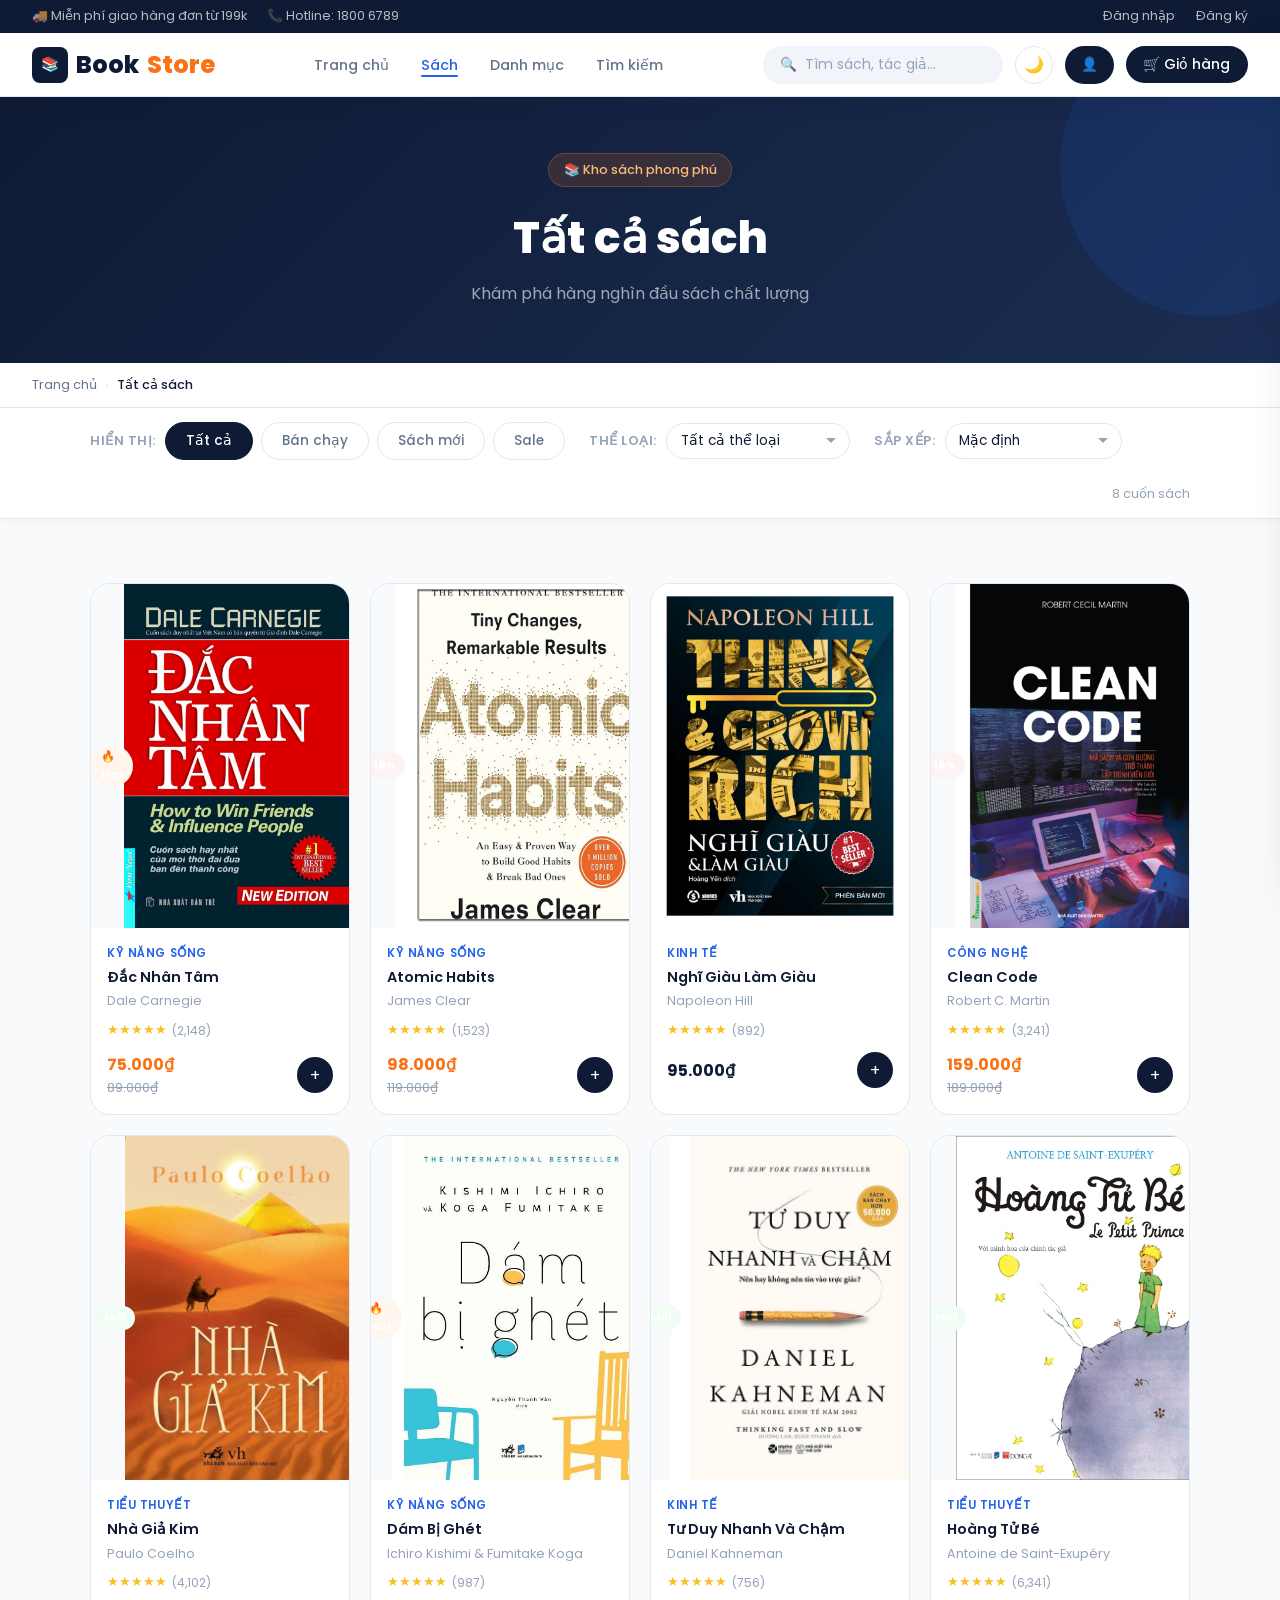
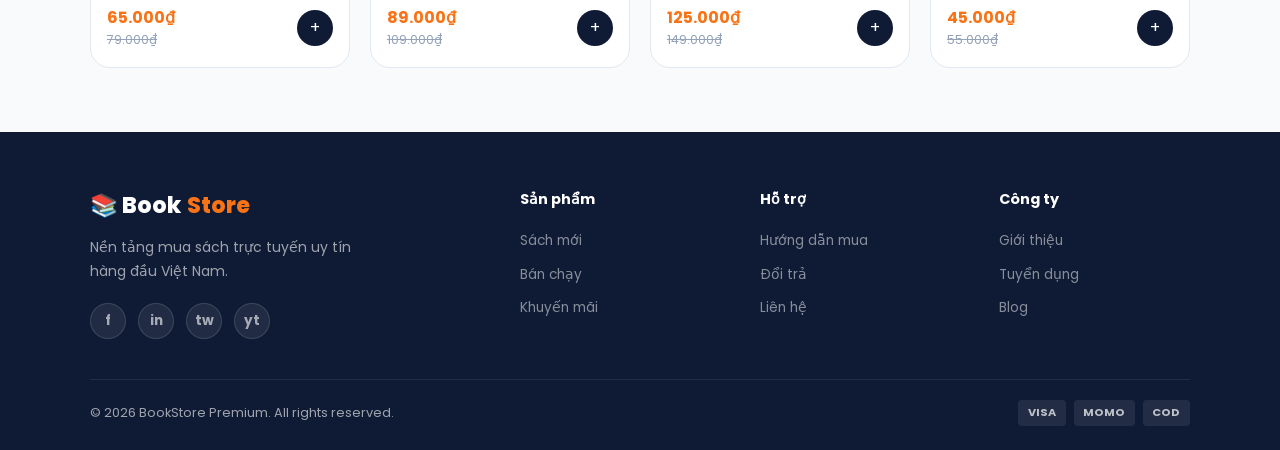
==== books.html @ b34d8a90 "feat: khoi tao du an Bookstore hoan chinh" ====
<!DOCTYPE html>
<html lang="vi">
<head>
  <meta charset="UTF-8">
  <meta name="viewport" content="width=device-width, initial-scale=1.0">
  <title>Tất cả sách — BookStore</title>
  <link rel="preconnect" href="https://fonts.googleapis.com">
  <link rel="preconnect" href="https://fonts.gstatic.com" crossorigin>
  <link href="https://fonts.googleapis.com/css2?family=Poppins:wght@300;400;500;600;700;800&display=swap" rel="stylesheet">
  <link rel="stylesheet" href="css/style.css">
  <link rel="stylesheet" href="css/responsive.css">
  <link rel="stylesheet" href="css/features.css">
  <style>
    /* CSS hỗ trợ giao diện chọn sao động và danh sách bình luận trên Modal Xem nhanh */
    .star-btn {
      background: none;
      border: none;
      font-size: 1.5rem;
      color: #cbd5e1;
      cursor: pointer;
      padding: 0 .1rem;
      transition: transform 0.1s, color 0.1s;
    }
    .star-btn.active {
      color: #fbbf24;
    }
    .star-btn:hover {
      transform: scale(1.15);
    }
    .rv-summary {
      display: flex;
      gap: 1.5rem;
      align-items: center;
      background: var(--bg);
      padding: 1rem;
      border-radius: var(--r);
      margin-bottom: 1rem;
      border: 1px solid var(--border);
    }
    .modal-reviews-section {
      border-top: 1px dashed var(--border);
      margin-top: 1.25rem;
      padding-top: 1.25rem;
    }
    /* Tối ưu thanh cuộn hộp nhận xét độc giả */
    #reviewsList::-webkit-scrollbar {
      width: 6px;
    }
    #reviewsList::-webkit-scrollbar-thumb {
      background-color: var(--border);
      border-radius: 4px;
    }
  </style>
</head>
<body>

<div class="topbar">
  <div class="topbar-left">
    <span>🚚 Miễn phí giao hàng đơn từ 199k</span>
    <span>📞 Hotline: 1800 6789</span>
  </div>
  <div class="topbar-right">
    <a href="login.html">Đăng nhập</a>
    <a href="login.html#register">Đăng ký</a>
  </div>
</div>

<nav class="navbar">
  <a class="logo" href="index.html">
    <div class="logo-icon">📚</div>
    Book<span>Store</span>
  </a>
  <ul class="nav-links" id="navLinks">
    <li><a href="index.html">Trang chủ</a></li>
    <li><a href="books.html" class="active">Sách</a></li>
    <li><a href="category.html">Danh mục</a></li>
    <li><a href="search.html">Tìm kiếm</a></li>
  </ul>
  <div class="nav-right">
    <div class="search-bar">
      <span class="s-icon">🔍</span>
      <input type="text" id="searchInput" placeholder="Tìm sách, tác giả..."
             oninput="filterBooks(this.value)">
    </div>
    <a href="profile.html" class="btn-navy" style="padding:.5rem 1rem;font-size:.85rem">👤</a>
    <button class="cart-btn" onclick="openCart()">
      🛒 Giỏ hàng
      <span class="cart-badge" id="cartBadge" style="display:none">0</span>
    </button>
    <button class="hamburger" id="hamburger"><span></span><span></span><span></span></button>
  </div>
</nav>

<section class="page-hero">
  <div class="hero-badge" style="margin-bottom:1rem">📚 Kho sách phong phú</div>
  <h1 class="page-hero-title" id="pageHeroTitle">Tất cả sách</h1>
  <p class="page-hero-sub" id="pageHeroSub">Khám phá hàng nghìn đầu sách chất lượng được chọn lọc kỹ càng</p>
</section>

<div class="breadcrumb">
  <a href="index.html">Trang chủ</a>
  <span class="sep">›</span>
  <span class="current" id="breadcrumbCurrent">Tất cả sách</span>
</div>

<div class="filter-bar" id="filterBar">
  <div class="filter-bar-inner">

    <div class="filter-group">
      <span class="filter-label">Hiển thị:</span>
      <div class="tab-row" style="margin-bottom:0">
        <button class="tab active" data-filter="all"        onclick="switchTab('all',this)">Tất cả</button>
        <button class="tab"        data-filter="bestseller" onclick="switchTab('bestseller',this)">Bán chạy</button>
        <button class="tab"        data-filter="new"        onclick="switchTab('new',this)"> Sách mới</button>
        <button class="tab"        data-filter="sale"       onclick="switchTab('sale',this)"> Sale</button>
      </div>
    </div>

    <div class="filter-group">
      <span class="filter-label">Thể loại:</span>
      <select id="catFilter" onchange="filterByCatSelect(this.value)">
        <option value="">Tất cả thể loại</option>
      </select>
    </div>

    <div class="filter-group">
      <span class="filter-label">Sắp xếp:</span>
      <select id="sortFilter" onchange="sortBooks(this.value)">
        <option value="default">Mặc định</option>
        <option value="price-asc">Giá tăng dần</option>
        <option value="price-desc">Giá giảm dần</option>
        <option value="rating">Đánh giá cao nhất</option>
        <option value="newest">Mới nhất</option>
      </select>
    </div>

    <div class="filter-actions">
      <span class="filter-count" id="filterCount"></span>
      <button class="filter-reset" id="filterReset" onclick="resetAllFilters()" style="display:none">
        ✕ Xóa bộ lọc
      </button>
    </div>

  </div>
</div>

<section class="section section-bg">
  <div class="section-inner">
    <div class="book-grid" id="bookGrid"></div>
  </div>
</section>

<footer class="site-footer">
  <div class="footer-inner">
    <div class="footer-grid">
      <div class="footer-brand">
        <div class="logo-f">📚 Book<span>Store</span></div>
        <p>Nền tảng mua sách trực tuyến uy tín hàng đầu Việt Nam.</p>
        <div class="footer-socials">
          <a href="#" class="social-btn">f</a>
          <a href="#" class="social-btn">in</a>
          <a href="#" class="social-btn">tw</a>
          <a href="#" class="social-btn">yt</a>
        </div>
      </div>
      <div class="footer-col"><h4>Sản phẩm</h4><ul>
        <li><a href="books.html?filter=new">Sách mới</a></li>
        <li><a href="books.html?filter=bestseller">Bán chạy</a></li>
        <li><a href="books.html?filter=sale">Khuyến mãi</a></li>
      </ul></div>
      <div class="footer-col"><h4>Hỗ trợ</h4><ul>
        <li><a href="#">Hướng dẫn mua</a></li>
        <li><a href="#">Đổi trả</a></li>
        <li><a href="#">Liên hệ</a></li>
      </ul></div>
      <div class="footer-col"><h4>Công ty</h4><ul>
        <li><a href="#">Giới thiệu</a></li>
        <li><a href="#">Tuyển dụng</a></li>
        <li><a href="#">Blog</a></li>
      </ul></div>
    </div>
    <div class="footer-bottom">
      <p>© 2026 BookStore Premium. All rights reserved.</p>
      <div class="payment-methods">
        <span class="payment-icon">VISA</span>
        <span class="payment-icon">MOMO</span>
        <span class="payment-icon">COD</span>
      </div>
    </div>
  </div>
</footer>

<button id="backTop">↑</button>
<div class="toast" id="toast"><span class="toast-icon">✓</span><span id="toastMsg"></span></div>
<div class="overlay" id="overlay"></div>

<div class="cart-sidebar" id="cartSidebar">
  <div class="cart-head"><h3>🛒 Giỏ hàng</h3><button class="close-btn" onclick="closeCart()">✕</button></div>
  <div class="cart-body" id="cartBody"></div>
  <div class="cart-foot">
    <div class="cart-total"><span class="tlabel">Tổng cộng</span><span class="amount" id="cartTotal">0₫</span></div>
    <button class="checkout-btn" onclick="window.location.href='cart.html'">Xem giỏ hàng →</button>
  </div>
</div>

<div class="modal-bg" id="modalBg">
  <div class="modal-box" style="max-width: 750px; width: 90%;">
    <button class="modal-close" onclick="closeModal()">✕</button>
    <div class="modal-inner" style="max-height: 85vh; overflow-y: auto; padding-right: .5rem;">
      <div class="modal-img" id="modalImg">📚</div>
      
      <div>
        <div class="modal-title"  id="modalTitle">Đang tải...</div>
        <div class="modal-author" id="modalAuthor"></div>
        <div class="modal-price"  id="modalPrice">0₫</div>
        <div class="modal-desc"   id="modalDesc"></div>
        <button class="modal-add" id="modalAddBtn">🛒 Thêm vào giỏ hàng</button>

        <div class="modal-reviews-section">
          <h4 style="font-family: 'Poppins', sans-serif; color: var(--navy); margin-bottom: .75rem; font-size: 1.1rem;">💬 Phản hồi từ độc giả</h4>
          
          <div id="reviewSummary" class="rv-summary"></div>
          
          <div id="reviewsList" style="max-height: 180px; overflow-y: auto; margin-bottom: 1.25rem; padding-right: .5rem;"></div>

          <form class="review-quick-form" onsubmit="event.preventDefault();" style="background: var(--bg); padding: 1rem; border-radius: var(--r); border: 1px solid var(--border);">
            <h5 style="margin-bottom: .5rem; font-weight: 600; color: var(--navy);">✍️ Viết nhận xét của bạn</h5>
            
            <div style="display: flex; gap: .75rem; align-items: center; margin-bottom: .75rem; flex-wrap: wrap;">
              <div id="starSelect" style="display: flex; gap: .2rem;"></div>
              <span id="starLabel" style="font-size: .85rem; font-weight: 600; color: #eab308; display: none;"></span>
            </div>
            
            <div style="margin-bottom: .5rem;">
              <input type="text" id="reviewName" placeholder="Tên của bạn..." style="width: 100%; padding: .5rem; font-size: .85rem; border: 1px solid var(--border); border-radius: var(--r); outline: none;">
            </div>
            
            <div style="display: flex; gap: .5rem;">
              <input type="text" id="reviewText" placeholder="Nhập cảm nhận (tối thiểu 10 ký tự)..." style="flex: 1; padding: .5rem; border: 1px solid var(--border); border-radius: var(--r); font-size: .85rem; outline: none;">
              <button id="modalReviewSubmitBtn" type="button" style="background: var(--blue); color: #fff; border: none; padding: 0 1.25rem; border-radius: var(--r); font-size: .85rem; cursor: pointer; font-weight: 600;">Gửi</button>
            </div>
          </form>
        </div>
        </div>
    </div>
  </div>
</div>

<script src="js/data.js"></script>
<script src="js/reviews.js"></script> <script src="js/app.js"></script>
<script src="js/cart.js"></script>
<script src="js/books.js"></script>
<script src="js/wishlist.js"></script>
<script src="js/darkmode.js"></script>
</body>
</html>
---- css/style.css ----
/* =====================================================
   BookStore Premium — style.css
   Tone: Navy + Cam | Font: Poppins | Light mode
   ===================================================== */

/* ===== RESET & CSS VARIABLES ===== */
*, *::before, *::after {
  margin: 0;
  padding: 0;
  box-sizing: border-box;
  font-family: 'Poppins', sans-serif;
}

:root {
  --navy:       #0f1b35;
  --navy2:      #1a2d52;
  --blue:       #2563eb;
  --blue-light: #eff6ff;
  --orange:     #f97316;
  --text:       #0f1b35;
  --text2:      #64748b;
  --text3:      #94a3b8;
  --bg:         #f8fafc;
  --white:      #ffffff;
  --border:     #e2e8f0;
  --shadow:     0 4px 24px rgba(15,27,53,.08);
  --shadow-lg:  0 12px 48px rgba(15,27,53,.14);
  --r:          12px;
  --r2:         20px;
  --transition: .25s ease;
}

body {
  background: var(--bg);
  color: var(--text);
  overflow-x: hidden;
  line-height: 1.6;
}

a { text-decoration: none; color: inherit; }
ul { list-style: none; }
img { max-width: 100%; display: block; }
button { cursor: pointer; }

/* =====================================================
   TOPBAR
   ===================================================== */
.topbar {
  background: var(--navy);
  color: rgba(255,255,255,.7);
  font-size: .8rem;
  padding: .4rem 2rem;
  display: flex;
  justify-content: space-between;
  align-items: center;
}
.topbar a { color: rgba(255,255,255,.7); transition: color var(--transition); }
.topbar a:hover { color: #fff; }
.topbar-left, .topbar-right { display: flex; align-items: center; gap: 1.25rem; }

/* =====================================================
   NAVBAR
   ===================================================== */
.navbar {
  position: sticky;
  top: 0;
  z-index: 1000;
  width: 100%;
  height: 64px;
  padding: 0 2rem;
  display: flex;
  justify-content: space-between;
  align-items: center;
  background: rgba(255,255,255,.95);
  backdrop-filter: blur(20px);
  border-bottom: 1px solid var(--border);
  box-shadow: var(--shadow);
  transition: box-shadow var(--transition);
}

.logo {
  font-weight: 800;
  font-size: 1.5rem;
  color: var(--navy);
  display: flex;
  align-items: center;
  gap: .5rem;
}
.logo span { color: var(--orange); }
.logo-icon {
  width: 36px; height: 36px;
  background: var(--navy);
  border-radius: 8px;
  display: flex; align-items: center; justify-content: center;
  font-size: .9rem; color: #fff;
}

.nav-links {
  display: flex;
  align-items: center;
  gap: 2rem;
}
.nav-links a {
  font-size: .9rem;
  font-weight: 500;
  color: var(--text2);
  position: relative;
  padding-bottom: 2px;
  transition: color var(--transition);
}
.nav-links a::after {
  content: '';
  position: absolute;
  bottom: 0; left: 0;
  width: 0; height: 2px;
  background: var(--blue);
  border-radius: 2px;
  transition: width .3s;
}
.nav-links a:hover,
.nav-links a.active { color: var(--blue); }
.nav-links a:hover::after,
.nav-links a.active::after { width: 100%; }

.nav-right {
  display: flex;
  align-items: center;
  gap: .75rem;
}

.search-bar {
  display: flex;
  align-items: center;
  background: #f1f5f9;
  border-radius: 50px;
  padding: .45rem 1rem;
  gap: .5rem;
  border: 1.5px solid transparent;
  transition: all .3s;
  width: 240px;
}
.search-bar:focus-within {
  background: #fff;
  border-color: var(--blue);
  box-shadow: 0 0 0 3px rgba(37,99,235,.1);
}
.search-bar input {
  border: none;
  background: transparent;
  outline: none;
  font-size: .875rem;
  color: var(--text);
  width: 100%;
}
.search-bar input::placeholder { color: var(--text3); }
.search-bar .s-icon { color: var(--text3); font-size: .85rem; flex-shrink: 0; }

.cart-btn {
  position: relative;
  background: var(--navy);
  color: #fff;
  border: none;
  border-radius: 50px;
  padding: .5rem 1.1rem;
  font-size: .875rem;
  font-weight: 500;
  display: flex;
  align-items: center;
  gap: .4rem;
  transition: background var(--transition), transform var(--transition);
}
.cart-btn:hover { background: var(--blue); transform: translateY(-1px); }
.cart-badge {
  position: absolute;
  top: -6px; right: -6px;
  background: var(--orange);
  color: #fff;
  border-radius: 50%;
  width: 18px; height: 18px;
  font-size: .65rem;
  font-weight: 700;
  display: flex; align-items: center; justify-content: center;
  border: 2px solid #fff;
}

/* =====================================================
   HERO SECTION
   ===================================================== */
.hero {
  background: linear-gradient(135deg, var(--navy) 0%, var(--navy2) 60%, #1e3a8a 100%);
  padding: 5rem 2rem;
  position: relative;
  overflow: hidden;
  min-height: 540px;
  display: flex;
  align-items: center;
}
.hero::before {
  content: '';
  position: absolute;
  top: -120px; right: -80px;
  width: 500px; height: 500px;
  border-radius: 50%;
  background: rgba(37,99,235,.15);
  pointer-events: none;
}
.hero::after {
  content: '';
  position: absolute;
  bottom: -100px; left: 20%;
  width: 300px; height: 300px;
  border-radius: 50%;
  background: rgba(249,115,22,.08);
  pointer-events: none;
}
.hero-inner {
  max-width: 1100px;
  margin: 0 auto;
  display: grid;
  grid-template-columns: 1fr 1fr;
  gap: 3rem;
  align-items: center;
  width: 100%;
  position: relative;
  z-index: 1;
}
.hero-badge {
  display: inline-flex;
  align-items: center;
  gap: .5rem;
  background: rgba(249,115,22,.15);
  border: 1px solid rgba(249,115,22,.3);
  color: #fdba74;
  border-radius: 50px;
  padding: .35rem .9rem;
  font-size: .8rem;
  font-weight: 500;
  margin-bottom: 1.5rem;
}
.hero-title {
  font-weight: 800;
  font-size: clamp(2rem, 4vw, 3rem);
  line-height: 1.15;
  color: #fff;
  margin-bottom: 1rem;
}
.hero-title .accent { color: var(--orange); }
.hero-desc {
  color: rgba(255,255,255,.65);
  font-size: 1rem;
  line-height: 1.7;
  margin-bottom: 2rem;
  max-width: 440px;
}
.hero-btns { display: flex; gap: 1rem; flex-wrap: wrap; align-items: center; }
.hero-stats { display: flex; gap: 2rem; margin-top: 2.5rem; }
.stat-num { font-size: 1.5rem; font-weight: 700; color: #fff; }
.stat-label { font-size: .8rem; color: rgba(255,255,255,.5); margin-top: .1rem; }

.hero-right { display: flex; flex-direction: column; gap: 1rem; }
.hero-card {
  background: rgba(255,255,255,.06);
  border: 1px solid rgba(255,255,255,.12);
  border-radius: var(--r2);
  padding: 1.25rem;
  display: flex;
  gap: 1rem;
  align-items: center;
  backdrop-filter: blur(10px);
  transition: background var(--transition), transform var(--transition);
  cursor: pointer;
}
.hero-card:hover { background: rgba(255,255,255,.1); transform: translateX(4px); }
.hero-card-img {
  width: 54px; height: 72px;
  border-radius: 8px;
  flex-shrink: 0;
  overflow: hidden;
}
.hero-card-img img { width: 100%; height: 100%; object-fit: cover; }
.hci-title { color: #fff; font-weight: 600; font-size: .9rem; }
.hci-author { color: rgba(255,255,255,.5); font-size: .8rem; margin-top: .15rem; }
.hci-price { color: var(--orange); font-weight: 700; font-size: .95rem; margin-top: .3rem; }

/* =====================================================
   BUTTONS
   ===================================================== */
.btn-primary {
  display: inline-flex;
  align-items: center;
  gap: .4rem;
  background: var(--orange);
  color: #fff;
  border: none;
  border-radius: 50px;
  padding: .75rem 1.75rem;
  font-size: .9rem;
  font-weight: 600;
  transition: background var(--transition), transform var(--transition), box-shadow var(--transition);
  cursor: pointer;
}
.btn-primary:hover {
  background: #ea6c0a;
  transform: translateY(-2px);
  box-shadow: 0 8px 24px rgba(249,115,22,.35);
}
.btn-ghost {
  display: inline-flex;
  align-items: center;
  gap: .4rem;
  background: transparent;
  color: #fff;
  border: 1.5px solid rgba(255,255,255,.3);
  border-radius: 50px;
  padding: .75rem 1.75rem;
  font-size: .9rem;
  font-weight: 500;
  cursor: pointer;
  transition: background var(--transition), border-color var(--transition);
}
.btn-ghost:hover { background: rgba(255,255,255,.08); border-color: rgba(255,255,255,.5); }
.btn-navy {
  display: inline-flex;
  align-items: center;
  gap: .4rem;
  background: var(--navy);
  color: #fff;
  border: none;
  border-radius: 50px;
  padding: .75rem 1.75rem;
  font-size: .9rem;
  font-weight: 600;
  cursor: pointer;
  transition: background var(--transition), transform var(--transition);
}
.btn-navy:hover { background: var(--blue); transform: translateY(-1px); }

/* =====================================================
   SECTION
   ===================================================== */
.section { padding: 4rem 2rem; }
.section-inner { max-width: 1100px; margin: 0 auto; }
.section-header {
  display: flex;
  align-items: flex-end;
  justify-content: space-between;
  margin-bottom: 2rem;
}
.section-title { font-size: 1.5rem; font-weight: 700; color: var(--navy); }
.section-subtitle { color: var(--text3); font-size: .875rem; margin-top: .25rem; }
.see-all {
  color: var(--blue);
  font-size: .875rem;
  font-weight: 500;
  display: flex;
  align-items: center;
  gap: .3rem;
  transition: gap var(--transition);
}
.see-all:hover { gap: .6rem; }
.section-white { background: #fff; border-bottom: 1px solid var(--border); }
.section-bg    { background: var(--bg); }

/* =====================================================
   CATEGORY CARDS (trang chủ & category.html)
   ===================================================== */
/* ── Grid danh mục nổi bật trên trang chủ ── */
/* =====================================================
   ĐỒNG BỘ GIAO DIỆN CATEGORY TRANG CHỦ GIỐNG CATEGORY.HTML
   ===================================================== */

/* Thiết lập lưới hiển thị 4 cột danh mục */
#cats .cat-grid {
  display: grid;
  grid-template-columns: repeat(4, 1fr);
  gap: 1.5rem;
  margin-top: 2rem;
}
@media (max-width: 1024px) { #cats .cat-grid { grid-template-columns: repeat(3, 1fr); } }
@media (max-width: 768px)  { #cats .cat-grid { grid-template-columns: repeat(2, 1fr); gap: 1rem; } }
@media (max-width: 480px)  { #cats .cat-grid { grid-template-columns: 1fr; } }

/* Khung bọc Card danh mục */
.home-cat-card {
  background: #fff;
  border-radius: 24px;
  border: 1px solid #f0f2f5;
  box-shadow: 0 4px 15px rgba(0, 0, 0, 0.02);
  overflow: hidden;
  cursor: pointer;
  transition: transform 0.3s ease, box-shadow 0.3s ease;
  position: relative;
}
.home-cat-card:hover {
  transform: translateY(-5px);
  box-shadow: 0 12px 30px rgba(0, 0, 0, 0.08);
}

/* Khung ảnh tràn viền phía trên */
.home-cat-cover {
  width: 100%;
  height: 180px;
  overflow: hidden;
  position: relative;
  background: #f5f7fa;
  display: flex;
  align-items: center;
  justify-content: center;
}
.home-cat-cover img {
  width: 100%;
  height: 100%;
  object-fit: cover;
  transition: transform 0.5s ease;
}
.home-cat-card:hover .home-cat-cover img {
  transform: scale(1.05);
}

/* Badge số lượng cuốn đè trên góc phải ảnh */
.home-cat-badge {
  position: absolute;
  bottom: 12px;
  right: 12px;
  background: #ffffff;
  color: #1e293b;
  font-size: 0.72rem;
  font-weight: 700;
  padding: 0.35rem 0.75rem;
  border-radius: 12px;
  box-shadow: 0 2px 8px rgba(0, 0, 0, 0.1);
}

/* Phần chi tiết nội dung bên dưới */
.home-cat-body {
  padding: 1.25rem;
}
.home-cat-top {
  display: flex;
  align-items: center;
  gap: 0.75rem;
  margin-bottom: 0.75rem;
}

/* Icon vuông bo tròn chứa Emoji */
.home-cat-emoji {
  width: 36px;
  height: 36px;
  border-radius: 10px;
  background: #f0f4ff;
  display: flex;
  align-items: center;
  justify-content: center;
  font-size: 1.1rem;
  flex-shrink: 0;
}
.home-cat-name {
  font-weight: 700;
  font-size: 0.95rem;
  color: #0f172a;
  line-height: 1.3;
}

/* Đoạn mô tả ngắn khống chế tối đa 2 dòng không bị lệch hàng */
.home-cat-desc {
  font-size: 0.82rem;
  color: #64748b;
  line-height: 1.5;
  margin-bottom: 1.1rem;
  display: -webkit-box;
  -webkit-line-clamp: 2;
  -webkit-box-orient: vertical;
  overflow: hidden;
  height: 2.45rem;
}

/* Nút text hành động */
.home-cat-cta {
  font-size: 0.85rem;
  font-weight: 600;
  color: #2563eb;
  display: inline-flex;
  align-items: center;
  transition: color 0.2s, gap 0.2s;
  gap: 0.35rem;
}
.home-cat-card:hover .home-cat-cta {
  color: #1d4ed8;
  gap: 0.55rem;
}
/* =====================================================
   PROMO BANNER
   ===================================================== */
.promo-section { padding: 0 2rem 3rem; }
.promo-banner {
  background: linear-gradient(135deg, var(--orange) 0%, #dc2626 100%);
  border-radius: var(--r2);
  padding: 2.5rem;
  display: flex;
  align-items: center;
  justify-content: space-between;
  gap: 2rem;
  position: relative;
  overflow: hidden;
  max-width: 1100px;
  margin: 0 auto;
}
.promo-banner::before {
  content: '';
  position: absolute;
  right: -40px; top: -40px;
  width: 200px; height: 200px;
  border-radius: 50%;
  background: rgba(255,255,255,.08);
}
.promo-text .plabel {
  background: rgba(255,255,255,.2);
  color: #fff;
  font-size: .8rem;
  font-weight: 600;
  padding: .3rem .75rem;
  border-radius: 50px;
  display: inline-block;
  margin-bottom: .75rem;
}
.promo-text h2 { font-size: 1.5rem; font-weight: 800; color: #fff; margin-bottom: .4rem; }
.promo-text p  { color: rgba(255,255,255,.8); font-size: .9rem; }
.promo-btn {
  background: #fff;
  color: var(--orange);
  border: none;
  padding: .75rem 2rem;
  border-radius: 50px;
  font-weight: 700;
  font-size: .9rem;
  cursor: pointer;
  display: inline-block;
  text-align: center;
  transition: transform var(--transition);
  flex-shrink: 0;
}
.promo-btn:hover { transform: scale(1.04); }

/* =====================================================
   TABS
   ===================================================== */
.tab-row {
  display: flex;
  gap: .5rem;
  margin-bottom: 2rem;
  flex-wrap: wrap;
}
.tab {
  padding: .5rem 1.25rem;
  border-radius: 50px;
  font-size: .85rem;
  font-weight: 500;
  border: 1.5px solid var(--border);
  background: #fff;
  color: var(--text2);
  cursor: pointer;
  transition: background var(--transition), border-color var(--transition), color var(--transition);
}
.tab.active { background: var(--navy); color: #fff; border-color: var(--navy); }
.tab:hover:not(.active) { border-color: var(--blue); color: var(--blue); }

/* =====================================================
   FILTER BAR — books.html
   Khu vực lọc duy nhất trong trang, thay thế hoàn toàn
   vai trò của các link filter trong navbar cũ.
   ===================================================== */
.filter-bar {
  background: #fff;
  border-bottom: 1px solid var(--border);
  padding: .85rem 2rem;
  position: sticky;
  top: 64px;
  z-index: 50;
  box-shadow: 0 2px 8px rgba(15,27,53,.04);
}
.filter-bar-inner {
  max-width: 1100px;
  margin: 0 auto;
  display: flex;
  align-items: center;
  gap: 1.5rem;
  flex-wrap: wrap;
}

/* Nhóm filter (label + control) */
.filter-group {
  display: flex;
  align-items: center;
  gap: .6rem;
  flex-shrink: 0;
}
/* Nhóm tab nằm trong filter-group */
.filter-group .tab-row { margin-bottom: 0; }

.filter-label {
  font-size: .8rem;
  font-weight: 600;
  color: var(--text3);
  text-transform: uppercase;
  letter-spacing: .04em;
  white-space: nowrap;
}

/* Select controls trong filter bar */
.filter-bar select {
  padding: .45rem .85rem;
  border: 1.5px solid var(--border);
  border-radius: 50px;
  font-size: .85rem;
  color: var(--text);
  background: #fff;
  outline: none;
  cursor: pointer;
  transition: border-color var(--transition), box-shadow var(--transition);
  appearance: none;
  background-image: url("data:image/svg+xml,%3Csvg xmlns='http://www.w3.org/2000/svg' width='12' height='12' viewBox='0 0 12 12'%3E%3Cpath fill='%2394a3b8' d='M6 8L1 3h10z'/%3E%3C/svg%3E");
  background-repeat: no-repeat;
  background-position: right .75rem center;
  padding-right: 2.2rem;
}
.filter-bar select:focus {
  border-color: var(--blue);
  box-shadow: 0 0 0 3px rgba(37,99,235,.1);
}

/* Khu vực đếm kết quả + nút reset */
.filter-actions {
  margin-left: auto;
  display: flex;
  align-items: center;
  gap: .75rem;
}
.filter-count {
  font-size: .8rem;
  color: var(--text3);
  white-space: nowrap;
}

/* Nút "Xóa bộ lọc" — chỉ hiện khi có filter đang active */
.filter-reset {
  display: inline-flex;
  align-items: center;
  gap: .3rem;
  padding: .35rem .85rem;
  border-radius: 50px;
  border: 1.5px solid #fecaca;
  background: #fef2f2;
  color: #dc2626;
  font-size: .8rem;
  font-weight: 600;
  cursor: pointer;
  transition: background var(--transition), transform var(--transition);
}
.filter-reset:hover { background: #fee2e2; transform: scale(1.02); }

/* =====================================================
   BOOK GRID & CARDS
   ===================================================== */
.book-grid {
  display: grid;
  grid-template-columns: repeat(4, 1fr);
  gap: 1.25rem;
}
.book-card {
  background: #fff;
  border: 1px solid var(--border);
  border-radius: var(--r2);
  overflow: hidden;
  transition: transform .3s, box-shadow .3s, border-color .3s;
  cursor: pointer;
  position: relative;
}
.book-card:hover {
  transform: translateY(-6px);
  box-shadow: var(--shadow-lg);
  border-color: transparent;
}
.book-card:hover .quick-add { opacity: 1; transform: translateY(0); }

.book-img {
  aspect-ratio: 3/4;
  display: flex;
  align-items: center;
  justify-content: center;
  font-size: 2.5rem;
  font-weight: 900;
  position: relative;
  overflow: hidden;
  background: var(--bg);
}
.book-img img { width: 100%; height: 100%; object-fit: cover; transition: transform .4s ease; }
.book-card:hover .book-img img { transform: scale(1.06); }
.book-img span { position: relative; z-index: 1; color: #fff; }

.badge {
  position: absolute;
  top: .6rem; left: .6rem;
  z-index: 2;
  padding: .2rem .6rem;
  border-radius: 50px;
  font-size: .7rem;
  font-weight: 700;
}
.badge-sale { background: #fef2f2; color: #dc2626; }
.badge-new  { background: #f0fdf4; color: #16a34a; }
.badge-hot  { background: #fff7ed; color: #ea580c; }

.quick-add {
  position: absolute;
  bottom: 0; left: 0; right: 0;
  background: var(--blue);
  color: #fff;
  border: none;
  padding: .65rem;
  font-weight: 600;
  font-size: .85rem;
  cursor: pointer;
  opacity: 0;
  transform: translateY(8px);
  transition: opacity .25s, transform .25s;
}

.book-body { padding: 1rem; }
.book-cat {
  font-size: .72rem;
  color: var(--blue);
  font-weight: 600;
  text-transform: uppercase;
  letter-spacing: .05em;
  margin-bottom: .35rem;
}
.book-title {
  font-weight: 600;
  font-size: .9rem;
  color: var(--navy);
  line-height: 1.35;
  margin-bottom: .25rem;
  display: -webkit-box;
  -webkit-line-clamp: 2;
  -webkit-box-orient: vertical;
  overflow: hidden;
}
.book-author { font-size: .8rem; color: var(--text3); margin-bottom: .5rem; }
.book-stars { display: flex; align-items: center; gap: .3rem; margin-bottom: .75rem; font-size: .8rem; }
.stars { color: #fbbf24; }
.review-count { font-size: .75rem; color: var(--text3); }

.book-footer { display: flex; align-items: center; justify-content: space-between; }
.price-sale { font-size: 1rem; font-weight: 700; color: var(--orange); }
.price-orig { font-size: .8rem; color: var(--text3); text-decoration: line-through; }
.price-only { font-size: 1rem; font-weight: 700; color: var(--navy); }

.add-btn {
  width: 36px; height: 36px;
  border-radius: 50%;
  border: none;
  background: var(--navy);
  color: #fff;
  display: flex; align-items: center; justify-content: center;
  font-size: 1rem;
  transition: background var(--transition), transform var(--transition);
  flex-shrink: 0;
}
.add-btn:hover { background: var(--blue); transform: scale(1.1); }

.empty-state {
  grid-column: 1/-1;
  text-align: center;
  padding: 4rem 2rem;
  color: var(--text3);
}
.empty-state .ei { font-size: 3rem; margin-bottom: 1rem; }

/* =====================================================
   CART SIDEBAR
   ===================================================== */
.overlay {
  position: fixed; inset: 0;
  background: rgba(0,0,0,.45);
  z-index: 500;
  opacity: 0; pointer-events: none;
  transition: opacity .3s;
}
.overlay.open { opacity: 1; pointer-events: all; }

.cart-sidebar {
  position: fixed;
  top: 0; right: -420px;
  width: 400px; height: 100vh;
  background: #fff;
  z-index: 501;
  box-shadow: -8px 0 40px rgba(0,0,0,.12);
  display: flex; flex-direction: column;
  transition: right .35s cubic-bezier(.4,0,.2,1);
}
.cart-sidebar.open { right: 0; }

.cart-head {
  padding: 1.25rem 1.5rem;
  border-bottom: 1px solid var(--border);
  display: flex; justify-content: space-between; align-items: center;
}
.cart-head h3 { font-weight: 700; font-size: 1.1rem; color: var(--navy); }
.close-btn {
  background: none; border: none; font-size: 1.25rem; cursor: pointer;
  color: var(--text2); width: 32px; height: 32px; border-radius: 6px;
  display: flex; align-items: center; justify-content: center;
  transition: background var(--transition);
}
.close-btn:hover { background: var(--bg); color: var(--navy); }

.cart-body { flex: 1; overflow-y: auto; padding: 1.25rem 1.5rem; }

.cart-empty { text-align: center; padding: 3rem 0; color: var(--text3); }
.cart-empty .ei { font-size: 3rem; margin-bottom: 1rem; }
.cart-empty p { margin-top: .4rem; font-size: .875rem; }

.cart-item { display: flex; gap: 1rem; padding: 1rem 0; border-bottom: 1px solid var(--border); }
.cart-item-img {
  width: 56px; height: 72px; border-radius: 8px; flex-shrink: 0;
  display: flex; align-items: center; justify-content: center;
  font-size: 1.4rem; font-weight: 800; color: #fff; overflow: hidden;
}
.cart-item-img img { width: 100%; height: 100%; object-fit: cover; }
.cart-item-info { flex: 1; }
.cart-item-title { font-size: .875rem; font-weight: 600; color: var(--navy); line-height: 1.3; }
.cart-item-author { font-size: .78rem; color: var(--text3); margin-top: .15rem; }
.cart-item-price { color: var(--orange); font-weight: 700; font-size: .9rem; margin-top: .3rem; }

.qty-wrap { display: flex; align-items: center; gap: .5rem; margin-top: .5rem; }
.qty-btn {
  width: 26px; height: 26px; border: 1px solid var(--border); border-radius: 6px;
  background: #fff; cursor: pointer; font-size: .9rem;
  display: flex; align-items: center; justify-content: center;
  transition: background var(--transition);
}
.qty-btn:hover { background: var(--bg); }
.qty-num { font-size: .875rem; font-weight: 600; min-width: 20px; text-align: center; }
.remove-item {
  background: none; border: none; color: var(--text3); cursor: pointer;
  font-size: .8rem; margin-left: auto; padding: .2rem;
  transition: color var(--transition);
}
.remove-item:hover { color: #dc2626; }

.cart-foot { padding: 1.25rem 1.5rem; border-top: 1px solid var(--border); }
.cart-total { display: flex; justify-content: space-between; align-items: center; margin-bottom: 1rem; }
.cart-total .tlabel { color: var(--text2); font-size: .9rem; }
.cart-total .amount { font-size: 1.2rem; font-weight: 700; color: var(--navy); }
.checkout-btn {
  width: 100%; background: var(--navy); color: #fff; border: none;
  border-radius: 50px; padding: .85rem; font-size: .9rem; font-weight: 600;
  cursor: pointer; transition: background var(--transition);
}
.checkout-btn:hover { background: var(--blue); }

/* =====================================================
   MODAL
   ===================================================== */
.modal-bg {
  position: fixed; inset: 0;
  background: rgba(0,0,0,.5);
  z-index: 600; display: none;
  align-items: center; justify-content: center; padding: 1rem;
}
.modal-bg.open { display: flex; }
.modal-box {
  background: #fff; border-radius: var(--r2); padding: 2rem;
  max-width: 640px; width: 100%; position: relative;
  animation: slideUp .3s ease; max-height: 90vh; overflow-y: auto;
}
@keyframes slideUp {
  from { transform: translateY(30px); opacity: 0; }
  to   { transform: translateY(0); opacity: 1; }
}
.modal-close {
  position: absolute; top: 1rem; right: 1rem;
  background: var(--bg); border: none; width: 32px; height: 32px;
  border-radius: 50%; cursor: pointer; font-size: .9rem; color: var(--text2);
  display: flex; align-items: center; justify-content: center;
  transition: background var(--transition);
}
.modal-close:hover { background: var(--border); }
.modal-inner { display: grid; grid-template-columns: 1fr 1.5fr; gap: 1.5rem; align-items: start; }
.modal-img {
  aspect-ratio: 3/4; border-radius: var(--r);
  overflow: hidden;
  display: flex; align-items: center; justify-content: center;
  font-size: 3rem; font-weight: 900; color: #fff;
}
.modal-img img { width: 100%; height: 100%; object-fit: cover; }
.modal-title { font-size: 1.2rem; font-weight: 700; color: var(--navy); margin-bottom: .25rem; }
.modal-author { color: var(--text3); font-size: .875rem; margin-bottom: .75rem; }
.modal-rating { display: flex; align-items: center; gap: .4rem; margin-bottom: .75rem; }
.modal-desc { font-size: .875rem; line-height: 1.7; color: var(--text2); margin-bottom: 1rem; }
.modal-price { font-size: 1.4rem; font-weight: 800; color: var(--orange); margin-bottom: 1rem; }
.modal-add {
  width: 100%; background: var(--navy); color: #fff; border: none;
  border-radius: 50px; padding: .75rem; font-size: .9rem; font-weight: 600;
  cursor: pointer; transition: background var(--transition);
}
.modal-add:hover { background: var(--blue); }

/* =====================================================
   TOAST
   ===================================================== */
.toast {
  position: fixed; bottom: 2rem; right: 2rem; z-index: 9999;
  background: var(--navy); color: #fff;
  padding: .85rem 1.5rem; border-radius: var(--r);
  display: flex; align-items: center; gap: .75rem;
  font-size: .875rem; font-weight: 500;
  box-shadow: var(--shadow-lg);
  transform: translateY(80px); opacity: 0;
  transition: transform .4s cubic-bezier(.34,1.56,.64,1), opacity .4s;
  max-width: 340px; pointer-events: none;
}
.toast.show { transform: translateY(0); opacity: 1; pointer-events: all; }
.toast-icon { font-size: 1rem; }

/* =====================================================
   BACK TO TOP
   ===================================================== */
#backTop {
  position: fixed; bottom: 5rem; left: 2rem; z-index: 99;
  width: 44px; height: 44px; border-radius: 50%;
  background: var(--blue); color: #fff; border: none; cursor: pointer;
  display: flex; align-items: center; justify-content: center;
  font-size: 1.1rem; box-shadow: var(--shadow-lg);
  opacity: 0; transition: opacity .3s, transform .3s, background var(--transition);
  transform: translateY(20px);
}
#backTop.show { opacity: 1; transform: translateY(0); }
#backTop:hover { background: var(--navy); }

/* =====================================================
   PAGE HERO (books.html, category.html, search.html)
   ===================================================== */
.page-hero {
  background: linear-gradient(135deg, var(--navy) 0%, var(--navy2) 100%);
  padding: 3.5rem 2rem;
  text-align: center;
  position: relative;
  overflow: hidden;
}
.page-hero::before {
  content: '';
  position: absolute;
  top: -80px; right: -80px;
  width: 300px; height: 300px;
  border-radius: 50%;
  background: rgba(37,99,235,.12);
}
.page-hero-title {
  font-size: clamp(1.75rem, 4vw, 2.75rem);
  font-weight: 800;
  color: #fff;
  margin-bottom: .5rem;
  position: relative;
  z-index: 1;
  transition: all .3s ease;
}
.page-hero-sub {
  color: rgba(255,255,255,.6);
  font-size: 1rem;
  position: relative;
  z-index: 1;
  transition: all .3s ease;
}

/* =====================================================
   BREADCRUMB
   ===================================================== */
.breadcrumb {
  padding: .75rem 2rem;
  background: #fff;
  border-bottom: 1px solid var(--border);
  display: flex;
  align-items: center;
  gap: .5rem;
  font-size: .8rem;
  color: var(--text3);
}
.breadcrumb a { color: var(--text2); transition: color var(--transition); }
.breadcrumb a:hover { color: var(--blue); }
.breadcrumb .sep { color: var(--border); }
.breadcrumb .current { color: var(--navy); font-weight: 500; }

/* =====================================================
   SEARCH PAGE
   ===================================================== */
.search-hero {
  background: linear-gradient(135deg, var(--navy) 0%, var(--navy2) 100%);
  padding: 4rem 2rem; text-align: center;
}
.search-hero h1 { font-size: clamp(1.75rem, 4vw, 2.5rem); font-weight: 800; color: #fff; margin-bottom: 1.5rem; }
.search-big {
  display: flex; align-items: center; background: #fff;
  border-radius: 50px; padding: .65rem 1rem .65rem 1.5rem;
  gap: .75rem; max-width: 620px; margin: 0 auto;
  box-shadow: 0 8px 32px rgba(0,0,0,.2);
}
.search-big input { flex: 1; border: none; outline: none; font-size: 1rem; color: var(--text); }
.search-big input::placeholder { color: var(--text3); }
.search-big button {
  background: var(--orange); color: #fff; border: none;
  border-radius: 50px; padding: .6rem 1.5rem; font-size: .9rem; font-weight: 600;
  cursor: pointer; transition: background var(--transition);
}
.search-big button:hover { background: #ea6c0a; }
.search-tags { display: flex; gap: .5rem; justify-content: center; flex-wrap: wrap; margin-top: 1rem; }
.search-tag {
  background: rgba(255,255,255,.12); color: rgba(255,255,255,.8);
  border: 1px solid rgba(255,255,255,.2); border-radius: 50px;
  padding: .3rem .85rem; font-size: .8rem; cursor: pointer;
  transition: background var(--transition);
}
.search-tag:hover { background: rgba(255,255,255,.2); }

/* =====================================================
   DETAIL PAGE
   ===================================================== */
.detail-wrap {
  max-width: 1100px; margin: 3rem auto; padding: 0 2rem;
  display: grid; grid-template-columns: 1fr 1.6fr; gap: 3rem; align-items: start;
}
.detail-img-box {
  border-radius: var(--r2); overflow: hidden; aspect-ratio: 3/4;
  display: flex; align-items: center; justify-content: center;
  font-size: 5rem; font-weight: 900; color: #fff; box-shadow: var(--shadow-lg);
}
.detail-img-box img { width: 100%; height: 100%; object-fit: cover; }
.detail-cat { font-size: .75rem; color: var(--blue); font-weight: 700; text-transform: uppercase; letter-spacing: .06em; margin-bottom: .5rem; }
.detail-title { font-size: clamp(1.4rem, 3vw, 2rem); font-weight: 800; color: var(--navy); line-height: 1.25; margin-bottom: .5rem; }
.detail-author { color: var(--text2); font-size: .95rem; margin-bottom: 1rem; }
.detail-rating { display: flex; align-items: center; gap: .5rem; margin-bottom: 1.25rem; }
.detail-price-wrap { display: flex; align-items: baseline; gap: .75rem; margin-bottom: 1.5rem; }
.detail-price { font-size: 2rem; font-weight: 800; color: var(--orange); }
.detail-orig { font-size: 1rem; color: var(--text3); text-decoration: line-through; }
.detail-discount { background: #fef2f2; color: #dc2626; font-size: .8rem; font-weight: 700; padding: .2rem .6rem; border-radius: 50px; }
.detail-meta { background: var(--bg); border: 1px solid var(--border); border-radius: var(--r); padding: 1rem 1.25rem; margin-bottom: 1.5rem; display: grid; grid-template-columns: 1fr 1fr; gap: .75rem; }
.detail-meta-item .label { font-size: .75rem; color: var(--text3); text-transform: uppercase; letter-spacing: .05em; }
.detail-meta-item .val   { font-size: .875rem; font-weight: 600; color: var(--navy); margin-top: .15rem; }
.detail-desc { font-size: .9rem; line-height: 1.8; color: var(--text2); margin-bottom: 1.5rem; }
.detail-qty-row { display: flex; align-items: center; gap: 1rem; margin-bottom: 1.5rem; }
.qty-control { display: flex; align-items: center; gap: .5rem; background: var(--bg); border: 1px solid var(--border); border-radius: 50px; padding: .35rem .5rem; }
.qty-control .qty-btn { border: none; background: none; }
.qty-num { min-width: 32px; text-align: center; }
.detail-actions { display: flex; gap: 1rem; flex-wrap: wrap; }
.detail-actions .btn-primary { flex: 1; justify-content: center; padding: .85rem; }
.detail-actions .btn-wishlist {
  width: 48px; height: 48px; border-radius: 50%;
  border: 1.5px solid var(--border); background: #fff; color: var(--text2);
  display: flex; align-items: center; justify-content: center; font-size: 1.1rem;
  flex-shrink: 0; cursor: pointer;
  transition: border-color var(--transition), color var(--transition);
}
.detail-actions .btn-wishlist:hover { border-color: var(--orange); color: var(--orange); }
.related-section { padding: 3rem 2rem; max-width: 1100px; margin: 0 auto; }
.reviews-section { padding: 2rem 2rem; max-width: 1100px; margin: 0 auto; }
.review-card { background: #fff; border: 1px solid var(--border); border-radius: var(--r); padding: 1.25rem; margin-bottom: 1rem; }
.review-head { display: flex; justify-content: space-between; margin-bottom: .5rem; }
.review-name { font-weight: 600; font-size: .9rem; color: var(--navy); }
.review-date { font-size: .8rem; color: var(--text3); }
.review-stars { color: #fbbf24; font-size: .85rem; margin-bottom: .35rem; }
.review-text { font-size: .875rem; color: var(--text2); line-height: 1.6; }

/* =====================================================
   AUTH PAGES
   ===================================================== */
.auth-wrap { min-height: calc(100vh - 120px); display: flex; align-items: center; justify-content: center; padding: 3rem 1.5rem; background: var(--bg); }
.auth-box { background: #fff; border: 1px solid var(--border); border-radius: var(--r2); padding: 2.5rem; width: 100%; max-width: 440px; box-shadow: var(--shadow-lg); }
.auth-logo { display: flex; align-items: center; justify-content: center; gap: .5rem; font-weight: 800; font-size: 1.5rem; color: var(--navy); margin-bottom: 1.75rem; }
.auth-logo span { color: var(--orange); }
.auth-logo-icon { width: 36px; height: 36px; background: var(--navy); border-radius: 8px; display: flex; align-items: center; justify-content: center; font-size: .9rem; color: #fff; }
.auth-title { font-size: 1.5rem; font-weight: 700; color: var(--navy); text-align: center; margin-bottom: .4rem; }
.auth-sub { text-align: center; font-size: .875rem; color: var(--text3); margin-bottom: 2rem; }
.form-group { margin-bottom: 1.25rem; }
.form-group label { display: block; font-size: .85rem; font-weight: 500; color: var(--text2); margin-bottom: .4rem; }
.form-group input { width: 100%; padding: .75rem 1rem; border: 1.5px solid var(--border); border-radius: var(--r); font-size: .9rem; color: var(--text); background: #fff; outline: none; transition: border-color var(--transition), box-shadow var(--transition); }
.form-group input:focus { border-color: var(--blue); box-shadow: 0 0 0 3px rgba(37,99,235,.1); }
.form-group input::placeholder { color: var(--text3); }
.form-error { font-size: .8rem; color: #dc2626; margin-top: .35rem; display: none; }
.form-error.show { display: block; }
.auth-btn { width: 100%; background: var(--navy); color: #fff; border: none; border-radius: 50px; padding: .85rem; font-size: .95rem; font-weight: 600; cursor: pointer; transition: background var(--transition), transform var(--transition); margin-top: .5rem; }
.auth-btn:hover { background: var(--blue); transform: translateY(-1px); }
.auth-divider { display: flex; align-items: center; gap: 1rem; margin: 1.5rem 0; color: var(--text3); font-size: .85rem; }
.auth-divider::before, .auth-divider::after { content: ''; flex: 1; height: 1px; background: var(--border); }
.auth-link { text-align: center; font-size: .875rem; color: var(--text2); margin-top: 1.5rem; }
.auth-link a { color: var(--blue); font-weight: 600; }
.auth-link a:hover { text-decoration: underline; }
.remember-row { display: flex; justify-content: space-between; align-items: center; font-size: .85rem; color: var(--text2); margin-bottom: 1.25rem; }
.remember-row a { color: var(--blue); }
.remember-row label { display: flex; align-items: center; gap: .4rem; cursor: pointer; }

/* =====================================================
   PROFILE PAGE
   ===================================================== */
.profile-wrap { max-width: 900px; margin: 3rem auto; padding: 0 2rem; display: grid; grid-template-columns: 260px 1fr; gap: 2rem; align-items: start; }
.profile-sidebar { background: #fff; border: 1px solid var(--border); border-radius: var(--r2); padding: 1.5rem; }
.profile-avatar { width: 80px; height: 80px; border-radius: 50%; background: linear-gradient(135deg, var(--navy), var(--blue)); display: flex; align-items: center; justify-content: center; font-size: 2rem; font-weight: 800; color: #fff; margin: 0 auto 1rem; }
.profile-name { font-weight: 700; text-align: center; color: var(--navy); margin-bottom: .25rem; }
.profile-email { font-size: .8rem; color: var(--text3); text-align: center; margin-bottom: 1.5rem; }
.profile-nav { display: flex; flex-direction: column; gap: .25rem; }
.profile-nav a { display: flex; align-items: center; gap: .65rem; padding: .65rem .85rem; border-radius: var(--r); font-size: .875rem; font-weight: 500; color: var(--text2); transition: background var(--transition), color var(--transition); }
.profile-nav a:hover, .profile-nav a.active { background: var(--blue-light); color: var(--blue); }
.profile-nav a .icon { font-size: 1rem; }
.profile-main { background: #fff; border: 1px solid var(--border); border-radius: var(--r2); padding: 2rem; }
.profile-section-title { font-size: 1.1rem; font-weight: 700; color: var(--navy); margin-bottom: 1.5rem; padding-bottom: 1rem; border-bottom: 1px solid var(--border); }

/* =====================================================
   CART PAGE
   ===================================================== */
.cart-page-wrap { max-width: 1100px; margin: 3rem auto; padding: 0 2rem; display: grid; grid-template-columns: 1fr 360px; gap: 2rem; align-items: start; }
.cart-table { background: #fff; border: 1px solid var(--border); border-radius: var(--r2); overflow: hidden; }
.cart-table-head { display: grid; grid-template-columns: 3fr 1fr 1fr 1fr 40px; padding: .85rem 1.5rem; background: var(--bg); border-bottom: 1px solid var(--border); font-size: .8rem; font-weight: 600; color: var(--text3); text-transform: uppercase; letter-spacing: .05em; }
.cart-row { display: grid; grid-template-columns: 3fr 1fr 1fr 1fr 40px; padding: 1.25rem 1.5rem; border-bottom: 1px solid var(--border); align-items: center; }
.cart-row:last-child { border-bottom: none; }
.cart-row-book { display: flex; gap: 1rem; align-items: center; }
.cart-row-img { width: 56px; height: 72px; border-radius: 8px; flex-shrink: 0; display: flex; align-items: center; justify-content: center; font-size: 1.25rem; font-weight: 800; color: #fff; overflow: hidden; }
.cart-row-img img { width: 100%; height: 100%; object-fit: cover; }
.cart-row-title { font-weight: 600; font-size: .875rem; color: var(--navy); }
.cart-row-author { font-size: .78rem; color: var(--text3); margin-top: .15rem; }
.cart-row-price { font-weight: 600; color: var(--navy); font-size: .9rem; }
.cart-row-total { font-weight: 700; color: var(--orange); font-size: .9rem; }
.cart-delete-btn { background: none; border: none; color: var(--text3); cursor: pointer; font-size: 1rem; transition: color var(--transition); }
.cart-delete-btn:hover { color: #dc2626; }
.cart-summary-box { background: #fff; border: 1px solid var(--border); border-radius: var(--r2); padding: 1.5rem; position: sticky; top: 80px; }
.cart-summary-title { font-size: 1.1rem; font-weight: 700; color: var(--navy); margin-bottom: 1.25rem; padding-bottom: .75rem; border-bottom: 1px solid var(--border); }
.summary-row { display: flex; justify-content: space-between; font-size: .875rem; margin-bottom: .75rem; }
.summary-row .label { color: var(--text2); }
.summary-row .val { font-weight: 600; color: var(--navy); }
.summary-divider { border: none; border-top: 1px solid var(--border); margin: 1rem 0; }
.summary-total { display: flex; justify-content: space-between; margin-bottom: 1.5rem; }
.summary-total .label { font-weight: 700; color: var(--navy); }
.summary-total .val { font-size: 1.3rem; font-weight: 800; color: var(--orange); }

/* =====================================================
   FOOTER
   ===================================================== */
.site-footer { background: var(--navy); color: rgba(255,255,255,.6); padding: 3.5rem 2rem 1.5rem; margin-top: auto; }
.footer-inner { max-width: 1100px; margin: 0 auto; }
.footer-grid { display: grid; grid-template-columns: 2fr 1fr 1fr 1fr; gap: 3rem; margin-bottom: 2.5rem; }
.footer-brand .logo-f { font-weight: 800; font-size: 1.4rem; color: #fff; margin-bottom: .75rem; display: flex; align-items: center; gap: .4rem; }
.footer-brand .logo-f span { color: var(--orange); }
.footer-brand p { font-size: .875rem; line-height: 1.7; max-width: 280px; }
.footer-socials { display: flex; gap: .75rem; margin-top: 1.25rem; }
.social-btn { width: 36px; height: 36px; border-radius: 50%; background: rgba(255,255,255,.08); border: 1px solid rgba(255,255,255,.12); display: flex; align-items: center; justify-content: center; color: rgba(255,255,255,.6); font-size: .85rem; font-weight: 700; transition: background var(--transition), color var(--transition), border-color var(--transition); }
.social-btn:hover { background: var(--blue); color: #fff; border-color: var(--blue); }
.footer-col h4 { font-weight: 700; color: #fff; font-size: .9rem; margin-bottom: 1rem; }
.footer-col li { margin-bottom: .5rem; }
.footer-col a { color: rgba(255,255,255,.5); font-size: .85rem; transition: color var(--transition); }
.footer-col a:hover { color: #fff; }
.footer-bottom { border-top: 1px solid rgba(255,255,255,.08); padding-top: 1.25rem; display: flex; justify-content: space-between; align-items: center; flex-wrap: wrap; gap: 1rem; }
.footer-bottom p { font-size: .8rem; }
.payment-methods { display: flex; gap: .5rem; }
.payment-icon { background: rgba(255,255,255,.08); border-radius: 4px; padding: .25rem .6rem; font-size: .7rem; font-weight: 700; color: rgba(255,255,255,.7); }

/* =====================================================
   ORDER CARDS
   ===================================================== */
.order-card { border: 1px solid var(--border); border-radius: var(--r); padding: 1.25rem; margin-bottom: 1rem; transition: box-shadow var(--transition); }
.order-card:hover { box-shadow: var(--shadow); }
.order-head { display: flex; justify-content: space-between; align-items: center; margin-bottom: .75rem; }
.order-code { font-weight: 700; color: var(--navy); font-size: .9rem; }
.order-status { padding: .25rem .75rem; border-radius: 50px; font-size: .75rem; font-weight: 600; }
.order-status.delivered { background: #f0fdf4; color: #16a34a; }
.order-status.shipping  { background: #eff6ff; color: #2563eb; }
.order-status.pending   { background: #fff7ed; color: #ea580c; }
.order-items { font-size: .875rem; color: var(--text2); margin-bottom: .5rem; }
.order-total { font-weight: 700; color: var(--navy); font-size: .9rem; }

/* =====================================================
   UTILITIES
   ===================================================== */
.text-orange { color: var(--orange); }
.text-blue   { color: var(--blue);   }
.text-navy   { color: var(--navy);   }
.text-muted  { color: var(--text3);  }
.fw-700      { font-weight: 700; }
.mt-1 { margin-top: .5rem;  }
.mt-2 { margin-top: 1rem;   }
.mt-3 { margin-top: 1.5rem; }
.mb-2 { margin-bottom: 1rem; }
.text-center { text-align: center; }
.d-none { display: none !important; }
.visually-hidden { position: absolute; width: 1px; height: 1px; overflow: hidden; clip: rect(0,0,0,0); }
---- css/responsive.css ----
/* =====================================================
   BookStore Premium — responsive.css
   Breakpoints: 1200 / 900 / 768 / 600 / 480
   ===================================================== */

/* ===== 1200px — large desktop ===== */
@media (max-width: 1200px) {
  .book-grid { grid-template-columns: repeat(3, 1fr); }
}

/* ===== 900px — tablet landscape ===== */
@media (max-width: 900px) {
  /* Navbar */
  .navbar { padding: 0 1.5rem; }
  .nav-links { gap: 1.25rem; }
  .search-bar { width: 200px; }

  /* Hero */
  .hero { padding: 4rem 1.5rem; min-height: auto; }
  .hero-inner { grid-template-columns: 1fr; gap: 2rem; }
  .hero-right { display: none; }
  .hero-desc { max-width: 100%; }

  /* Grids */
  .book-grid { grid-template-columns: repeat(2, 1fr); }
  .cat-grid  { grid-template-columns: repeat(2, 1fr); }

  /* Detail */
  .detail-wrap { grid-template-columns: 1fr; gap: 2rem; }
  .detail-img-box { max-width: 320px; margin: 0 auto; }

  /* Cart page */
  .cart-page-wrap { grid-template-columns: 1fr; }
  .cart-table-head,
  .cart-row {
    grid-template-columns: 2.5fr 1fr 1fr 40px;
  }
  .cart-row-total-col { display: none; }

  /* Profile */
  .profile-wrap { grid-template-columns: 1fr; }
  .profile-sidebar { display: flex; flex-wrap: wrap; align-items: center; gap: 1rem; }
  .profile-avatar { width: 56px; height: 56px; font-size: 1.4rem; margin: 0; }
  .profile-info { flex: 1; }
  .profile-name,
  .profile-email { text-align: left; }
  .profile-email { margin-bottom: 0; }
  .profile-nav { flex-direction: row; flex-wrap: wrap; width: 100%; }
  .profile-nav a { flex: 1; min-width: 120px; justify-content: center; }

  /* Footer */
  .footer-grid { grid-template-columns: 1fr 1fr; gap: 2rem; }
  .footer-brand { grid-column: 1 / -1; }

  /* Modal */
  .modal-inner { grid-template-columns: 1fr; }
  .modal-img { display: none; }

  /* Promo */
  .promo-banner { gap: 1.5rem; }
}

/* ===== 768px — tablet portrait ===== */
@media (max-width: 768px) {
  /* Topbar hidden on small screens */
  .topbar { display: none; }

  /* Navbar: collapse nav links, add mobile menu */
  .nav-links { display: none; }
  .nav-links.mobile-open {
    display: flex;
    flex-direction: column;
    position: absolute;
    top: 64px; left: 0; right: 0;
    background: rgba(255,255,255,.98);
    backdrop-filter: blur(20px);
    border-bottom: 1px solid var(--border);
    padding: 1rem 2rem 1.5rem;
    gap: .5rem;
    z-index: 999;
    box-shadow: 0 8px 24px rgba(0,0,0,.08);
  }
  .nav-links.mobile-open a { padding: .65rem .5rem; font-size: 1rem; }
  .hamburger {
    display: flex;
    flex-direction: column;
    gap: 5px;
    cursor: pointer;
    padding: .4rem;
    border: none;
    background: none;
    order: 3;
  }
  .hamburger span {
    display: block;
    width: 22px; height: 2px;
    background: var(--navy);
    border-radius: 2px;
    transition: all .3s;
  }
  .hamburger.open span:nth-child(1) { transform: translateY(7px) rotate(45deg); }
  .hamburger.open span:nth-child(2) { opacity: 0; }
  .hamburger.open span:nth-child(3) { transform: translateY(-7px) rotate(-45deg); }

  /* Search bar smaller */
  .search-bar { width: 160px; }
  .search-bar input { font-size: .8rem; }

  /* Hero */
  .hero { padding: 3rem 1.5rem; }
  .hero-title { font-size: 1.9rem; }
  .hero-stats { gap: 1.25rem; }

  /* Sections */
  .section { padding: 3rem 1.5rem; }
  .section-inner { padding: 0; }
  .section-title { font-size: 1.3rem; }

  /* Promo */
  .promo-section { padding: 0 1.5rem 2.5rem; }
  .promo-banner { flex-direction: column; text-align: center; padding: 2rem; }
  .promo-banner::before { display: none; }

  /* Filter bar */
  .filter-bar { top: 64px; gap: .5rem; padding: .75rem 1.5rem; }
  .filter-count { width: 100%; }

  /* Books page: control bar */
  .books-control { flex-direction: column; align-items: flex-start; }

  /* Cart table simplify */
  .cart-table-head { display: none; }
  .cart-row { grid-template-columns: 1fr auto; gap: 1rem; padding: 1rem; }
  .cart-row-book   { grid-column: 1; }
  .cart-row-qty    { grid-column: 1; justify-self: start; margin-left: 72px; }
  .cart-row-price-col { display: none; }
  .cart-row-total  { grid-column: 2; align-self: start; padding-top: .25rem; }
  .cart-delete-btn { grid-column: 2; grid-row: 2; align-self: end; }

  /* Detail */
  .detail-wrap { padding: 0 1.5rem; margin: 2rem auto; }
  .detail-meta { grid-template-columns: 1fr; }
  .detail-actions { flex-direction: column; }
  .detail-actions .btn-primary { width: 100%; }
}

/* ===== 600px — mobile ===== */
@media (max-width: 600px) {
  /* Navbar */
  .navbar { padding: 0 1rem; }
  .logo-text { font-size: 1.25rem; }
  .search-bar { width: 130px; }
  .cart-btn span.label { display: none; }

  /* Hero */
  .hero { padding: 2.5rem 1rem; }
  .hero-title { font-size: 1.6rem; }
  .hero-desc  { font-size: .9rem; }
  .hero-btns  { flex-direction: column; gap: .75rem; }
  .btn-primary,
  .btn-ghost  { justify-content: center; }
  .hero-stats { gap: 1rem; }
  .stat-num   { font-size: 1.2rem; }

  /* Sections */
  .section { padding: 2.5rem 1rem; }
  .promo-section { padding: 0 1rem 2.5rem; }

  /* Grids */
  .book-grid { grid-template-columns: repeat(2, 1fr); gap: .75rem; }
  .cat-grid  { grid-template-columns: repeat(2, 1fr); gap: .75rem; }

  /* Book card — compact */
  .book-body { padding: .75rem; }
  .book-title { font-size: .82rem; }
  .book-author { font-size: .74rem; }
  .book-stars { display: none; }
  .price-sale,
  .price-only { font-size: .9rem; }
  .add-btn { width: 30px; height: 30px; font-size: .8rem; }

  /* Cart sidebar full width */
  .cart-sidebar { width: 100%; right: -100%; }

  /* Auth */
  .auth-box { padding: 2rem 1.25rem; }
  .auth-title { font-size: 1.25rem; }

  /* Profile */
  .profile-wrap { padding: 0 1rem; margin: 1.5rem auto; }
  .profile-nav a .icon { display: none; }

  /* Detail */
  .detail-wrap { padding: 0 1rem; }
  .detail-title { font-size: 1.3rem; }
  .detail-price { font-size: 1.6rem; }
  .detail-qty-row { flex-wrap: wrap; }

  /* Breadcrumb */
  .breadcrumb { padding: .7rem 1rem; font-size: .75rem; }

  /* Search */
  .search-big { padding: .5rem .5rem .5rem 1rem; }
  .search-big input { font-size: .9rem; }
  .search-big button { padding: .55rem 1rem; font-size: .85rem; }

  /* Footer */
  .footer-grid { grid-template-columns: 1fr; gap: 1.75rem; }
  .site-footer { padding: 2.5rem 1rem 1.25rem; }
  .footer-bottom { flex-direction: column; align-items: flex-start; gap: .75rem; }

  /* Tabs */
  .tab-row { gap: .35rem; }
  .tab { padding: .4rem 1rem; font-size: .8rem; }

  /* Page hero */
  .page-hero { padding: 3rem 1rem; }
  .page-hero-title { font-size: 1.5rem; }

  /* Promo */
  .promo-banner { padding: 1.5rem; }
  .promo-text h2 { font-size: 1.2rem; }

  /* Back to top */
  #backTop { bottom: 1.5rem; left: 1rem; width: 38px; height: 38px; font-size: .95rem; }
  .toast   { bottom: 1rem;  right: 1rem; max-width: calc(100vw - 2rem); }
}

/* ===== 480px — small mobile ===== */
@media (max-width: 480px) {
  .hero-title { font-size: 1.4rem; }
  .book-grid  { grid-template-columns: repeat(2, 1fr); gap: .6rem; }
  .section-header { flex-direction: column; align-items: flex-start; gap: .5rem; }

  /* Cart page wrap full */
  .cart-page-wrap { padding: 0 1rem; margin: 1.5rem auto; }
  .cart-summary-box { position: static; }

  /* Auth */
  .auth-wrap { padding: 2rem 1rem; }
}

/* ===== Hamburger hidden on desktop ===== */
@media (min-width: 769px) {
  .hamburger { display: none; }
}

/* ===== Print ===== */
@media print {
  .topbar, .navbar, .cart-sidebar,
  .overlay, .toast, #backTop,
  .site-footer, .quick-add { display: none !important; }
  body { background: #fff; color: #000; }
  .hero { min-height: auto; padding: 2rem; }
}
---- css/features.css ----
/* =====================================================
   css/features.css
   Gộp CSS cho: Dark Mode + Wishlist + Reviews
   ===================================================== */

/* =====================================================
   1. DARK MODE — CSS Variables override
   ===================================================== */

html.dark {
  --navy:       #e2e8f0;
  --navy2:      #cbd5e1;
  --blue:       #60a5fa;
  --blue-light: #1e3a5f;
  --orange:     #fb923c;
  --text:       #e2e8f0;
  --text2:      #94a3b8;
  --text3:      #64748b;
  --bg:         #0f172a;
  --white:      #1e293b;
  --border:     #334155;
  --shadow:     0 4px 24px rgba(0,0,0,.4);
  --shadow-lg:  0 12px 48px rgba(0,0,0,.5);
}

/* Nền body & tổng thể */
html.dark body          { background: #0f172a; color: #e2e8f0; }
html.dark .navbar       { background: rgba(15,23,42,.97); border-bottom-color: #334155; }
html.dark .topbar       { background: #0a1120; }
html.dark .site-footer  { background: #0a1120; border-top-color: #334155; }
html.dark .footer-bottom { border-color: #1e293b; }

/* Cards & surfaces */
html.dark .book-card,
html.dark .cat-card,
html.dark .review-card,
html.dark .auth-box,
html.dark .cart-sidebar,
html.dark .modal-inner,
html.dark .profile-card,
html.dark .profile-main,
html.dark .wishlist-card,
html.dark .cart-summary-box,
html.dark .order-card       { background: #1e293b; border-color: #334155; }

html.dark .section-white    { background: #1e293b; }
html.dark .section-bg       { background: #0f172a; }

/* Inputs & forms */
html.dark input,
html.dark textarea,
html.dark select {
  background: #0f172a;
  color: #e2e8f0;
  border-color: #334155;
}
html.dark input::placeholder,
html.dark textarea::placeholder { color: #475569; }
html.dark input:focus,
html.dark textarea:focus { border-color: var(--blue); }

/* Nav links */
html.dark .nav-links a        { color: #94a3b8; }
html.dark .nav-links a:hover,
html.dark .nav-links a.active { color: #e2e8f0; }

/* Hero */
html.dark .hero             { background: linear-gradient(135deg, #0a1120 0%, #1e293b 100%); }
html.dark .hero-title       { color: #f1f5f9; }
html.dark .hero-desc        { color: #94a3b8; }
html.dark .hero-stat        { border-color: #334155; }

/* Buttons */
html.dark .btn-ghost        { color: #e2e8f0; border-color: #475569; }
html.dark .btn-ghost:hover  { background: #334155; }
html.dark .btn-navy         { background: #2563eb; }

/* Filter bar */
html.dark .filter-bar       { background: #1e293b; border-color: #334155; }
html.dark .filter-chip      { background: #0f172a; border-color: #334155; color: #94a3b8; }
html.dark .filter-chip.active { background: #1e3a5f; color: var(--blue); border-color: var(--blue); }

/* Tabs */
html.dark .tab              { color: #94a3b8; }
html.dark .tab.active,
html.dark .detail-tab.active { color: #e2e8f0; border-color: var(--blue); }
html.dark .detail-tab       { color: #64748b; border-color: transparent; }

/* Breadcrumb */
html.dark .breadcrumb       { background: #1e293b; border-color: #334155; }
html.dark .breadcrumb a     { color: #60a5fa; }

/* Page hero */
html.dark .page-hero        { background: linear-gradient(135deg, #0a1120, #1e293b); }

/* Search bar */
html.dark .search-bar       { background: #1e293b; border-color: #334155; }
html.dark .search-bar input { color: #e2e8f0; }
html.dark .search-big       { background: #1e293b; border-color: #334155; }
html.dark .search-big input { color: #e2e8f0; background: transparent; }

/* Cart */
html.dark .cart-item        { border-color: #334155; }
html.dark .cart-total       { border-color: #334155; }
html.dark .cart-head        { border-color: #334155; }
html.dark .cart-foot        { border-color: #334155; background: #1e293b; }
html.dark .checkout-btn     { background: #2563eb; }

/* Promo banner */
html.dark .promo-banner     { background: linear-gradient(135deg, #1e3a5f, #0a1120); border-color: #334155; }

/* Overlay */
html.dark .overlay          { background: rgba(0,0,0,.7); }

/* Trust badges */
html.dark .trust-badge      { background: #1e293b; border-color: #334155; }

/* Profile sidebar */
html.dark .profile-sidebar  { background: #1e293b; border-color: #334155; }
html.dark .profile-nav a    { color: #94a3b8; }
html.dark .profile-nav a:hover,
html.dark .profile-nav a.active { background: #0f172a; color: var(--blue); }
html.dark .profile-section-title { color: #e2e8f0; border-color: #334155; }

/* Modal */
html.dark .modal-overlay    { background: rgba(0,0,0,.75); }

/* Toast */
html.dark .toast            { background: #1e293b; border-color: #334155; color: #e2e8f0; }

/* Back to top */
html.dark #backTop          { background: #1e293b; border-color: #334155; color: #e2e8f0; }

/* ── Dark mode toggle button ── */
.theme-toggle-btn {
  width: 38px; height: 38px;
  border-radius: 50%;
  border: 1.5px solid var(--border);
  background: transparent;
  cursor: pointer;
  font-size: 1rem;
  display: flex; align-items: center; justify-content: center;
  transition: all .2s;
  flex-shrink: 0;
}
.theme-toggle-btn:hover { background: var(--blue-light); border-color: var(--blue); }

html.dark .theme-toggle-btn { border-color: #475569; color: #e2e8f0; }
html.dark .theme-toggle-btn:hover { background: #1e3a5f; }

/* Smooth transition cho mọi element khi đổi theme */
*,
*::before,
*::after {
  transition:
    background-color .25s ease,
    border-color .25s ease,
    color .2s ease,
    box-shadow .25s ease;
}
/* Tắt transition cho animation đặc biệt */
.book-card,
.btn-primary,
.hamburger span { transition-duration: .25s; }


/* =====================================================
   2. WISHLIST
   ===================================================== */

/* ── Grid wishlist trong profile ── */
.wishlist-grid {
  display: grid;
  grid-template-columns: repeat(3, 1fr);
  gap: 1.25rem;
}
@media (max-width: 900px) { .wishlist-grid { grid-template-columns: repeat(2, 1fr); } }
@media (max-width: 480px) { .wishlist-grid { grid-template-columns: 1fr; } }

/* ── Card wishlist ── */
.wishlist-card {
  background: var(--white);
  border: 1px solid var(--border);
  border-radius: var(--r2);
  overflow: hidden;
  position: relative;
  transition: box-shadow .2s, transform .2s;
}
.wishlist-card:hover {
  box-shadow: var(--shadow);
  transform: translateY(-2px);
}

.wishlist-card-img {
  aspect-ratio: 3/4;
  display: flex; align-items: center; justify-content: center;
  font-size: 2.5rem; font-weight: 900; color: #fff;
}

.wishlist-card-body { padding: .85rem; }

.wishlist-card-title {
  display: block;
  font-weight: 600; font-size: .88rem; color: var(--navy);
  line-height: 1.4; margin-bottom: .25rem;
  display: -webkit-box; -webkit-line-clamp: 2; -webkit-box-orient: vertical; overflow: hidden;
}
.wishlist-card-title:hover { color: var(--blue); }

.wishlist-card-author { font-size: .78rem; color: var(--text3); margin-bottom: .4rem; }

.wishlist-card-price { display: flex; align-items: baseline; gap: .5rem; margin-bottom: .6rem; }
.price-orig-small { font-size: .75rem; color: var(--text3); text-decoration: line-through; }

.btn-add-wish {
  width: 100%;
  background: var(--navy);
  color: #fff; border: none;
  border-radius: 50px;
  padding: .5rem; font-size: .8rem; font-weight: 600;
  cursor: pointer; font-family: 'Poppins', sans-serif;
  transition: background .2s;
}
.btn-add-wish:hover { background: var(--blue); }

/* ── Nút xóa (✕) góc trên phải ── */
.wishlist-remove-btn {
  position: absolute; top: .6rem; right: .6rem;
  width: 28px; height: 28px;
  border-radius: 50%;
  background: rgba(255,255,255,.9);
  border: 1.5px solid var(--border);
  font-size: .7rem; cursor: pointer;
  display: flex; align-items: center; justify-content: center;
  color: var(--text2);
  transition: all .2s; z-index: 2;
}
.wishlist-remove-btn:hover { background: #fee2e2; border-color: #dc2626; color: #dc2626; }

/* ── Nút yêu thích trên book card (ngoài trang books) ── */
.wish-btn {
  position: absolute; top: .6rem; right: .6rem;
  width: 32px; height: 32px;
  border-radius: 50%;
  background: rgba(255,255,255,.9);
  border: 1.5px solid var(--border);
  font-size: .85rem; cursor: pointer;
  display: flex; align-items: center; justify-content: center;
  transition: all .2s; z-index: 2;
  opacity: 0;
}
.book-card:hover .wish-btn { opacity: 1; }
.wish-btn.wished            { opacity: 1; }
.wish-btn:hover,
.wish-btn.wished            { border-color: var(--orange); background: #fff5f0; }

/* ── Dark mode wishlist ── */
html.dark .wishlist-remove-btn { background: rgba(30,41,59,.9); }
html.dark .wish-btn            { background: rgba(30,41,59,.9); }
html.dark .btn-add-wish        { background: #2563eb; }
html.dark .btn-add-wish:hover  { background: #3b82f6; }


/* =====================================================
   3. REVIEWS & ĐÁNH GIÁ
   ===================================================== */

/* ── Tóm tắt rating (summary) ── */
.rv-summary {
  display: flex; gap: 2rem; align-items: center;
  background: var(--blue-light);
  border: 1px solid var(--border);
  border-radius: var(--r2);
  padding: 1.5rem 2rem;
  margin-bottom: 1.75rem;
}
@media (max-width: 600px) { .rv-summary { flex-direction: column; gap: 1.25rem; } }

html.dark .rv-summary { background: #1e293b; }

.rv-summary-left   { text-align: center; flex-shrink: 0; }
.rv-avg-num        { font-size: 3rem; font-weight: 800; color: var(--navy); line-height: 1; }
.rv-avg-stars      { font-size: 1.2rem; margin: .35rem 0 .25rem; }
.rv-avg-count      { font-size: .8rem; color: var(--text3); }

.rv-summary-bars   { flex: 1; display: flex; flex-direction: column; gap: .45rem; }
.rv-bar-row        { display: flex; align-items: center; gap: .6rem; }
.rv-bar-label      { font-size: .8rem; color: var(--text2); width: 22px; text-align: right; flex-shrink: 0; }
.rv-bar-track      { flex: 1; height: 8px; background: var(--border); border-radius: 4px; overflow: hidden; }
.rv-bar-fill       { height: 100%; border-radius: 4px; transition: width .6s ease; }
.rv-bar-5          { background: #22c55e; }
.rv-bar-4          { background: #84cc16; }
.rv-bar-3          { background: #fbbf24; }
.rv-bar-2          { background: #f97316; }
.rv-bar-1          { background: #ef4444; }
.rv-bar-pct        { font-size: .75rem; color: var(--text3); width: 30px; flex-shrink: 0; }

/* ── Review card ── */
.review-card {
  background: var(--white);
  border: 1px solid var(--border);
  border-radius: var(--r);
  padding: 1.25rem 1.5rem;
  margin-bottom: 1rem;
  animation: slideUp .3s ease both;
}
@keyframes slideUp {
  from { opacity: 0; transform: translateY(12px); }
  to   { opacity: 1; transform: translateY(0); }
}

.review-head   { display: flex; align-items: center; gap: .75rem; margin-bottom: .6rem; }
.review-avatar {
  width: 38px; height: 38px; border-radius: 50%;
  background: var(--navy); color: #fff;
  display: flex; align-items: center; justify-content: center;
  font-weight: 700; font-size: .95rem; flex-shrink: 0;
}
.review-meta   { flex: 1; }
.review-name   { display: block; font-weight: 600; font-size: .875rem; color: var(--navy); }
.review-date   { font-size: .78rem; color: var(--text3); }
.review-verified { font-size: .72rem; color: #16a34a; font-weight: 600;
                   background: #dcfce7; border-radius: 50px; padding: .15rem .55rem; }
.review-stars  { color: #fbbf24; font-size: 1rem; margin-bottom: .5rem; }
.review-text   { font-size: .875rem; line-height: 1.75; color: var(--text2); }
.review-actions { margin-top: .75rem; }
.rv-helpful-btn {
  font-size: .78rem; color: var(--text3);
  background: none; border: 1px solid var(--border);
  border-radius: 50px; padding: .25rem .75rem;
  cursor: pointer; transition: all .2s; font-family: 'Poppins', sans-serif;
}
.rv-helpful-btn:hover { color: var(--blue); border-color: var(--blue); }
.rv-helpful-btn[data-voted] { color: var(--blue); border-color: var(--blue); cursor: default; }

.rv-empty { text-align: center; padding: 2.5rem 1rem; color: var(--text3); font-size: .9rem; }

/* ── Form viết đánh giá ── */
.add-review-form {
  background: var(--white);
  border: 1.5px solid var(--border);
  border-radius: var(--r2);
  padding: 1.5rem 1.75rem;
  margin-top: 2rem;
}
html.dark .add-review-form { background: #1e293b; }

.add-review-form h4 {
  font-size: 1rem; font-weight: 700; color: var(--navy); margin-bottom: 1rem;
}

/* Tên người dùng */
.rv-name-field {
  margin-bottom: .85rem;
}
.rv-name-field label {
  display: block; font-size: .8rem; font-weight: 500; color: var(--text2); margin-bottom: .35rem;
}
.rv-name-field input {
  width: 100%; max-width: 300px;
  padding: .55rem .85rem;
  border: 1.5px solid var(--border); border-radius: var(--r);
  font-size: .875rem; color: var(--text);
  background: var(--bg);
  outline: none; font-family: 'Poppins', sans-serif;
  transition: border-color .2s;
}
.rv-name-field input:focus { border-color: var(--blue); }

/* Star selector */
.star-select { display: flex; gap: .3rem; margin-bottom: .5rem; }
.star-btn {
  font-size: 1.6rem; cursor: pointer;
  background: none; border: none; padding: 0;
  color: #e2e8f0; transition: color .15s, transform .15s;
  line-height: 1;
}
.star-btn:hover,
.star-btn.active { color: #fbbf24; transform: scale(1.15); }

#starLabel {
  display: none;
  font-size: .78rem; font-weight: 600; color: var(--blue);
  margin-bottom: .65rem;
}

/* Textarea */
.add-review-form textarea {
  width: 100%; min-height: 100px; max-height: 260px;
  padding: .75rem 1rem;
  border: 1.5px solid var(--border); border-radius: var(--r);
  font-size: .875rem; color: var(--text);
  background: var(--bg); resize: vertical;
  outline: none; font-family: 'Poppins', sans-serif;
  transition: border-color .2s; margin-top: .75rem;
}
.add-review-form textarea:focus { border-color: var(--blue); }

/* Submit button */
.rv-submit-btn {
  margin-top: .85rem;
  padding: .65rem 1.75rem;
  font-size: .875rem; font-weight: 600;
  background: var(--blue); color: #fff;
  border: none; border-radius: 50px; cursor: pointer;
  font-family: 'Poppins', sans-serif;
  transition: background .2s, transform .15s;
  display: inline-flex; align-items: center; gap: .4rem;
}
.rv-submit-btn:hover   { background: #1d4ed8; transform: translateY(-1px); }
.rv-submit-btn:active  { transform: translateY(0); }

/* ── Separator giữa summary và form ── */
.rv-divider {
  border: none; border-top: 1px solid var(--border);
  margin: 1.75rem 0;
}
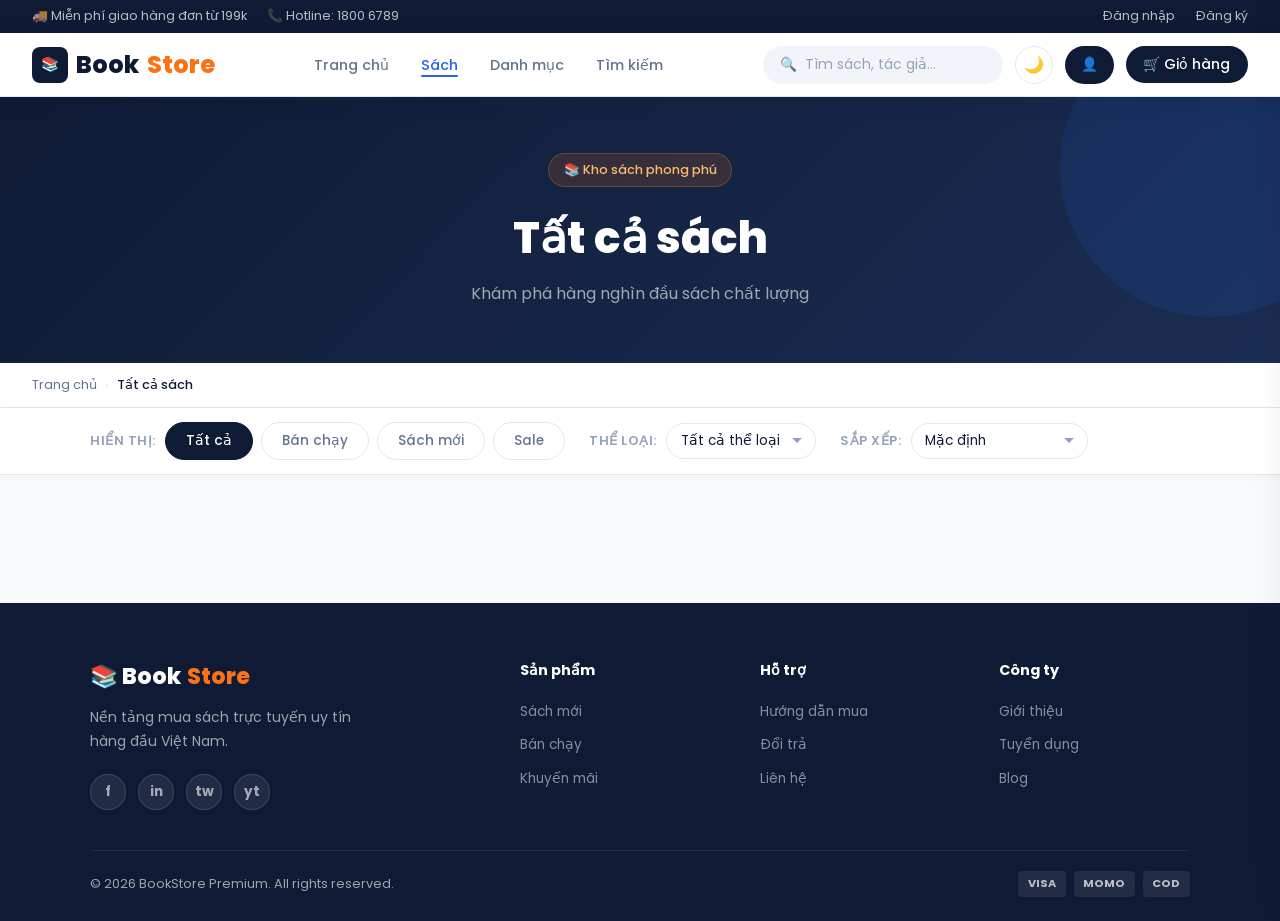
==== commit 1ed70671: "feat(client): connect pages to API, add pagination, avatar upload, wishlist sync" ====
--- a/books.html
+++ b/books.html
@@ -246,11 +246,12 @@
   </div>
 </div>
 
-<script src="js/data.js"></script>
+<script src="api/data.php"></script>
 <script src="js/reviews.js"></script> <script src="js/app.js"></script>
 <script src="js/cart.js"></script>
 <script src="js/books.js"></script>
 <script src="js/wishlist.js"></script>
 <script src="js/darkmode.js"></script>
+<script src="js/api.js"></script>
 </body>
 </html>
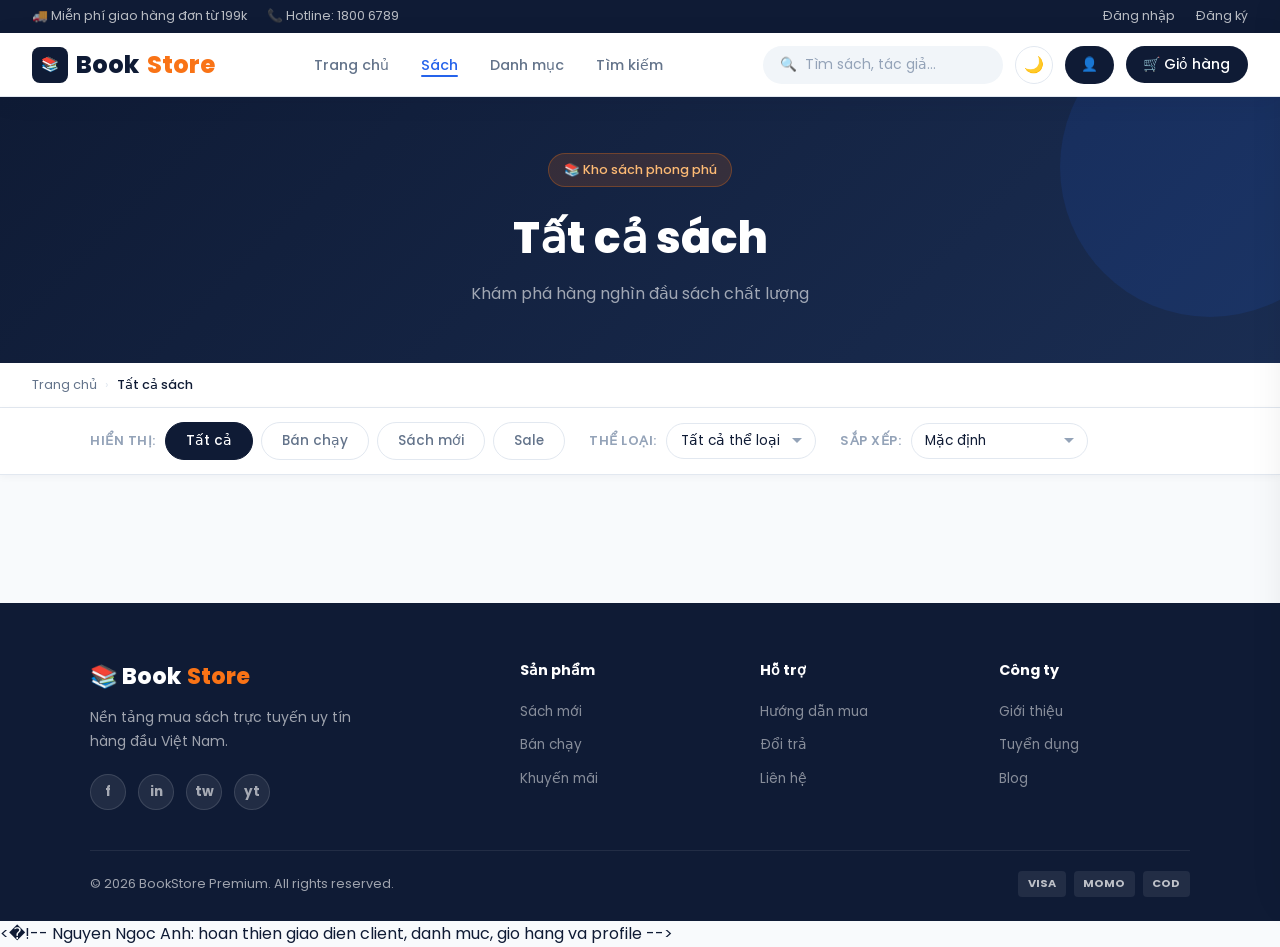
==== commit f3955f6d: "feat(client): hoan thien giao dien danh sach sach, danh muc va luong mua hang" ====
--- a/books.html
+++ b/books.html
@@ -1,257 +1,259 @@
-<!DOCTYPE html>
-<html lang="vi">
-<head>
-  <meta charset="UTF-8">
-  <meta name="viewport" content="width=device-width, initial-scale=1.0">
-  <title>Tất cả sách — BookStore</title>
-  <link rel="preconnect" href="https://fonts.googleapis.com">
-  <link rel="preconnect" href="https://fonts.gstatic.com" crossorigin>
-  <link href="https://fonts.googleapis.com/css2?family=Poppins:wght@300;400;500;600;700;800&display=swap" rel="stylesheet">
-  <link rel="stylesheet" href="css/style.css">
-  <link rel="stylesheet" href="css/responsive.css">
-  <link rel="stylesheet" href="css/features.css">
-  <style>
-    /* CSS hỗ trợ giao diện chọn sao động và danh sách bình luận trên Modal Xem nhanh */
-    .star-btn {
-      background: none;
-      border: none;
-      font-size: 1.5rem;
-      color: #cbd5e1;
-      cursor: pointer;
-      padding: 0 .1rem;
-      transition: transform 0.1s, color 0.1s;
-    }
-    .star-btn.active {
-      color: #fbbf24;
-    }
-    .star-btn:hover {
-      transform: scale(1.15);
-    }
-    .rv-summary {
-      display: flex;
-      gap: 1.5rem;
-      align-items: center;
-      background: var(--bg);
-      padding: 1rem;
-      border-radius: var(--r);
-      margin-bottom: 1rem;
-      border: 1px solid var(--border);
-    }
-    .modal-reviews-section {
-      border-top: 1px dashed var(--border);
-      margin-top: 1.25rem;
-      padding-top: 1.25rem;
-    }
-    /* Tối ưu thanh cuộn hộp nhận xét độc giả */
-    #reviewsList::-webkit-scrollbar {
-      width: 6px;
-    }
-    #reviewsList::-webkit-scrollbar-thumb {
-      background-color: var(--border);
-      border-radius: 4px;
-    }
-  </style>
-</head>
-<body>
-
-<div class="topbar">
-  <div class="topbar-left">
-    <span>🚚 Miễn phí giao hàng đơn từ 199k</span>
-    <span>📞 Hotline: 1800 6789</span>
-  </div>
-  <div class="topbar-right">
-    <a href="login.html">Đăng nhập</a>
-    <a href="login.html#register">Đăng ký</a>
-  </div>
-</div>
-
-<nav class="navbar">
-  <a class="logo" href="index.html">
-    <div class="logo-icon">📚</div>
-    Book<span>Store</span>
-  </a>
-  <ul class="nav-links" id="navLinks">
-    <li><a href="index.html">Trang chủ</a></li>
-    <li><a href="books.html" class="active">Sách</a></li>
-    <li><a href="category.html">Danh mục</a></li>
-    <li><a href="search.html">Tìm kiếm</a></li>
-  </ul>
-  <div class="nav-right">
-    <div class="search-bar">
-      <span class="s-icon">🔍</span>
-      <input type="text" id="searchInput" placeholder="Tìm sách, tác giả..."
-             oninput="filterBooks(this.value)">
-    </div>
-    <a href="profile.html" class="btn-navy" style="padding:.5rem 1rem;font-size:.85rem">👤</a>
-    <button class="cart-btn" onclick="openCart()">
-      🛒 Giỏ hàng
-      <span class="cart-badge" id="cartBadge" style="display:none">0</span>
-    </button>
-    <button class="hamburger" id="hamburger"><span></span><span></span><span></span></button>
-  </div>
-</nav>
-
-<section class="page-hero">
-  <div class="hero-badge" style="margin-bottom:1rem">📚 Kho sách phong phú</div>
-  <h1 class="page-hero-title" id="pageHeroTitle">Tất cả sách</h1>
-  <p class="page-hero-sub" id="pageHeroSub">Khám phá hàng nghìn đầu sách chất lượng được chọn lọc kỹ càng</p>
-</section>
-
-<div class="breadcrumb">
-  <a href="index.html">Trang chủ</a>
-  <span class="sep">›</span>
-  <span class="current" id="breadcrumbCurrent">Tất cả sách</span>
-</div>
-
-<div class="filter-bar" id="filterBar">
-  <div class="filter-bar-inner">
-
-    <div class="filter-group">
-      <span class="filter-label">Hiển thị:</span>
-      <div class="tab-row" style="margin-bottom:0">
-        <button class="tab active" data-filter="all"        onclick="switchTab('all',this)">Tất cả</button>
-        <button class="tab"        data-filter="bestseller" onclick="switchTab('bestseller',this)">Bán chạy</button>
-        <button class="tab"        data-filter="new"        onclick="switchTab('new',this)"> Sách mới</button>
-        <button class="tab"        data-filter="sale"       onclick="switchTab('sale',this)"> Sale</button>
-      </div>
-    </div>
-
-    <div class="filter-group">
-      <span class="filter-label">Thể loại:</span>
-      <select id="catFilter" onchange="filterByCatSelect(this.value)">
-        <option value="">Tất cả thể loại</option>
-      </select>
-    </div>
-
-    <div class="filter-group">
-      <span class="filter-label">Sắp xếp:</span>
-      <select id="sortFilter" onchange="sortBooks(this.value)">
-        <option value="default">Mặc định</option>
-        <option value="price-asc">Giá tăng dần</option>
-        <option value="price-desc">Giá giảm dần</option>
-        <option value="rating">Đánh giá cao nhất</option>
-        <option value="newest">Mới nhất</option>
-      </select>
-    </div>
-
-    <div class="filter-actions">
-      <span class="filter-count" id="filterCount"></span>
-      <button class="filter-reset" id="filterReset" onclick="resetAllFilters()" style="display:none">
-        ✕ Xóa bộ lọc
-      </button>
-    </div>
-
-  </div>
-</div>
-
-<section class="section section-bg">
-  <div class="section-inner">
-    <div class="book-grid" id="bookGrid"></div>
-  </div>
-</section>
-
-<footer class="site-footer">
-  <div class="footer-inner">
-    <div class="footer-grid">
-      <div class="footer-brand">
-        <div class="logo-f">📚 Book<span>Store</span></div>
-        <p>Nền tảng mua sách trực tuyến uy tín hàng đầu Việt Nam.</p>
-        <div class="footer-socials">
-          <a href="#" class="social-btn">f</a>
-          <a href="#" class="social-btn">in</a>
-          <a href="#" class="social-btn">tw</a>
-          <a href="#" class="social-btn">yt</a>
-        </div>
-      </div>
-      <div class="footer-col"><h4>Sản phẩm</h4><ul>
-        <li><a href="books.html?filter=new">Sách mới</a></li>
-        <li><a href="books.html?filter=bestseller">Bán chạy</a></li>
-        <li><a href="books.html?filter=sale">Khuyến mãi</a></li>
-      </ul></div>
-      <div class="footer-col"><h4>Hỗ trợ</h4><ul>
-        <li><a href="#">Hướng dẫn mua</a></li>
-        <li><a href="#">Đổi trả</a></li>
-        <li><a href="#">Liên hệ</a></li>
-      </ul></div>
-      <div class="footer-col"><h4>Công ty</h4><ul>
-        <li><a href="#">Giới thiệu</a></li>
-        <li><a href="#">Tuyển dụng</a></li>
-        <li><a href="#">Blog</a></li>
-      </ul></div>
-    </div>
-    <div class="footer-bottom">
-      <p>© 2026 BookStore Premium. All rights reserved.</p>
-      <div class="payment-methods">
-        <span class="payment-icon">VISA</span>
-        <span class="payment-icon">MOMO</span>
-        <span class="payment-icon">COD</span>
-      </div>
-    </div>
-  </div>
-</footer>
-
-<button id="backTop">↑</button>
-<div class="toast" id="toast"><span class="toast-icon">✓</span><span id="toastMsg"></span></div>
-<div class="overlay" id="overlay"></div>
-
-<div class="cart-sidebar" id="cartSidebar">
-  <div class="cart-head"><h3>🛒 Giỏ hàng</h3><button class="close-btn" onclick="closeCart()">✕</button></div>
-  <div class="cart-body" id="cartBody"></div>
-  <div class="cart-foot">
-    <div class="cart-total"><span class="tlabel">Tổng cộng</span><span class="amount" id="cartTotal">0₫</span></div>
-    <button class="checkout-btn" onclick="window.location.href='cart.html'">Xem giỏ hàng →</button>
-  </div>
-</div>
-
-<div class="modal-bg" id="modalBg">
-  <div class="modal-box" style="max-width: 750px; width: 90%;">
-    <button class="modal-close" onclick="closeModal()">✕</button>
-    <div class="modal-inner" style="max-height: 85vh; overflow-y: auto; padding-right: .5rem;">
-      <div class="modal-img" id="modalImg">📚</div>
-      
-      <div>
-        <div class="modal-title"  id="modalTitle">Đang tải...</div>
-        <div class="modal-author" id="modalAuthor"></div>
-        <div class="modal-price"  id="modalPrice">0₫</div>
-        <div class="modal-desc"   id="modalDesc"></div>
-        <button class="modal-add" id="modalAddBtn">🛒 Thêm vào giỏ hàng</button>
-
-        <div class="modal-reviews-section">
-          <h4 style="font-family: 'Poppins', sans-serif; color: var(--navy); margin-bottom: .75rem; font-size: 1.1rem;">💬 Phản hồi từ độc giả</h4>
-          
-          <div id="reviewSummary" class="rv-summary"></div>
-          
-          <div id="reviewsList" style="max-height: 180px; overflow-y: auto; margin-bottom: 1.25rem; padding-right: .5rem;"></div>
-
-          <form class="review-quick-form" onsubmit="event.preventDefault();" style="background: var(--bg); padding: 1rem; border-radius: var(--r); border: 1px solid var(--border);">
-            <h5 style="margin-bottom: .5rem; font-weight: 600; color: var(--navy);">✍️ Viết nhận xét của bạn</h5>
-            
-            <div style="display: flex; gap: .75rem; align-items: center; margin-bottom: .75rem; flex-wrap: wrap;">
-              <div id="starSelect" style="display: flex; gap: .2rem;"></div>
-              <span id="starLabel" style="font-size: .85rem; font-weight: 600; color: #eab308; display: none;"></span>
-            </div>
-            
-            <div style="margin-bottom: .5rem;">
-              <input type="text" id="reviewName" placeholder="Tên của bạn..." style="width: 100%; padding: .5rem; font-size: .85rem; border: 1px solid var(--border); border-radius: var(--r); outline: none;">
-            </div>
-            
-            <div style="display: flex; gap: .5rem;">
-              <input type="text" id="reviewText" placeholder="Nhập cảm nhận (tối thiểu 10 ký tự)..." style="flex: 1; padding: .5rem; border: 1px solid var(--border); border-radius: var(--r); font-size: .85rem; outline: none;">
-              <button id="modalReviewSubmitBtn" type="button" style="background: var(--blue); color: #fff; border: none; padding: 0 1.25rem; border-radius: var(--r); font-size: .85rem; cursor: pointer; font-weight: 600;">Gửi</button>
-            </div>
-          </form>
-        </div>
-        </div>
-    </div>
-  </div>
-</div>
-
-<script src="api/data.php"></script>
-<script src="js/reviews.js"></script> <script src="js/app.js"></script>
-<script src="js/cart.js"></script>
-<script src="js/books.js"></script>
-<script src="js/wishlist.js"></script>
-<script src="js/darkmode.js"></script>
-<script src="js/api.js"></script>
-</body>
-</html>+<!DOCTYPE html>
+<html lang="vi">
+<head>
+  <meta charset="UTF-8">
+  <meta name="viewport" content="width=device-width, initial-scale=1.0">
+  <title>Tất cả sách — BookStore</title>
+  <link rel="preconnect" href="https://fonts.googleapis.com">
+  <link rel="preconnect" href="https://fonts.gstatic.com" crossorigin>
+  <link href="https://fonts.googleapis.com/css2?family=Poppins:wght@300;400;500;600;700;800&display=swap" rel="stylesheet">
+  <link rel="stylesheet" href="css/style.css">
+  <link rel="stylesheet" href="css/responsive.css">
+  <link rel="stylesheet" href="css/features.css">
+  <style>
+    /* CSS hỗ trợ giao diện chọn sao động và danh sách bình luận trên Modal Xem nhanh */
+    .star-btn {
+      background: none;
+      border: none;
+      font-size: 1.5rem;
+      color: #cbd5e1;
+      cursor: pointer;
+      padding: 0 .1rem;
+      transition: transform 0.1s, color 0.1s;
+    }
+    .star-btn.active {
+      color: #fbbf24;
+    }
+    .star-btn:hover {
+      transform: scale(1.15);
+    }
+    .rv-summary {
+      display: flex;
+      gap: 1.5rem;
+      align-items: center;
+      background: var(--bg);
+      padding: 1rem;
+      border-radius: var(--r);
+      margin-bottom: 1rem;
+      border: 1px solid var(--border);
+    }
+    .modal-reviews-section {
+      border-top: 1px dashed var(--border);
+      margin-top: 1.25rem;
+      padding-top: 1.25rem;
+    }
+    /* Tối ưu thanh cuộn hộp nhận xét độc giả */
+    #reviewsList::-webkit-scrollbar {
+      width: 6px;
+    }
+    #reviewsList::-webkit-scrollbar-thumb {
+      background-color: var(--border);
+      border-radius: 4px;
+    }
+  </style>
+</head>
+<body>
+
+<div class="topbar">
+  <div class="topbar-left">
+    <span>🚚 Miễn phí giao hàng đơn từ 199k</span>
+    <span>📞 Hotline: 1800 6789</span>
+  </div>
+  <div class="topbar-right">
+    <a href="login.html">Đăng nhập</a>
+    <a href="login.html#register">Đăng ký</a>
+  </div>
+</div>
+
+<nav class="navbar">
+  <a class="logo" href="index.html">
+    <div class="logo-icon">📚</div>
+    Book<span>Store</span>
+  </a>
+  <ul class="nav-links" id="navLinks">
+    <li><a href="index.html">Trang chủ</a></li>
+    <li><a href="books.html" class="active">Sách</a></li>
+    <li><a href="category.html">Danh mục</a></li>
+    <li><a href="search.html">Tìm kiếm</a></li>
+  </ul>
+  <div class="nav-right">
+    <div class="search-bar">
+      <span class="s-icon">🔍</span>
+      <input type="text" id="searchInput" placeholder="Tìm sách, tác giả..."
+             oninput="filterBooks(this.value)">
+    </div>
+    <a href="profile.html" class="btn-navy" style="padding:.5rem 1rem;font-size:.85rem">👤</a>
+    <button class="cart-btn" onclick="openCart()">
+      🛒 Giỏ hàng
+      <span class="cart-badge" id="cartBadge" style="display:none">0</span>
+    </button>
+    <button class="hamburger" id="hamburger"><span></span><span></span><span></span></button>
+  </div>
+</nav>
+
+<section class="page-hero">
+  <div class="hero-badge" style="margin-bottom:1rem">📚 Kho sách phong phú</div>
+  <h1 class="page-hero-title" id="pageHeroTitle">Tất cả sách</h1>
+  <p class="page-hero-sub" id="pageHeroSub">Khám phá hàng nghìn đầu sách chất lượng được chọn lọc kỹ càng</p>
+</section>
+
+<div class="breadcrumb">
+  <a href="index.html">Trang chủ</a>
+  <span class="sep">›</span>
+  <span class="current" id="breadcrumbCurrent">Tất cả sách</span>
+</div>
+
+<div class="filter-bar" id="filterBar">
+  <div class="filter-bar-inner">
+
+    <div class="filter-group">
+      <span class="filter-label">Hiển thị:</span>
+      <div class="tab-row" style="margin-bottom:0">
+        <button class="tab active" data-filter="all"        onclick="switchTab('all',this)">Tất cả</button>
+        <button class="tab"        data-filter="bestseller" onclick="switchTab('bestseller',this)">Bán chạy</button>
+        <button class="tab"        data-filter="new"        onclick="switchTab('new',this)"> Sách mới</button>
+        <button class="tab"        data-filter="sale"       onclick="switchTab('sale',this)"> Sale</button>
+      </div>
+    </div>
+
+    <div class="filter-group">
+      <span class="filter-label">Thể loại:</span>
+      <select id="catFilter" onchange="filterByCatSelect(this.value)">
+        <option value="">Tất cả thể loại</option>
+      </select>
+    </div>
+
+    <div class="filter-group">
+      <span class="filter-label">Sắp xếp:</span>
+      <select id="sortFilter" onchange="sortBooks(this.value)">
+        <option value="default">Mặc định</option>
+        <option value="price-asc">Giá tăng dần</option>
+        <option value="price-desc">Giá giảm dần</option>
+        <option value="rating">Đánh giá cao nhất</option>
+        <option value="newest">Mới nhất</option>
+      </select>
+    </div>
+
+    <div class="filter-actions">
+      <span class="filter-count" id="filterCount"></span>
+      <button class="filter-reset" id="filterReset" onclick="resetAllFilters()" style="display:none">
+        ✕ Xóa bộ lọc
+      </button>
+    </div>
+
+  </div>
+</div>
+
+<section class="section section-bg">
+  <div class="section-inner">
+    <div class="book-grid" id="bookGrid"></div>
+  </div>
+</section>
+
+<footer class="site-footer">
+  <div class="footer-inner">
+    <div class="footer-grid">
+      <div class="footer-brand">
+        <div class="logo-f">📚 Book<span>Store</span></div>
+        <p>Nền tảng mua sách trực tuyến uy tín hàng đầu Việt Nam.</p>
+        <div class="footer-socials">
+          <a href="#" class="social-btn">f</a>
+          <a href="#" class="social-btn">in</a>
+          <a href="#" class="social-btn">tw</a>
+          <a href="#" class="social-btn">yt</a>
+        </div>
+      </div>
+      <div class="footer-col"><h4>Sản phẩm</h4><ul>
+        <li><a href="books.html?filter=new">Sách mới</a></li>
+        <li><a href="books.html?filter=bestseller">Bán chạy</a></li>
+        <li><a href="books.html?filter=sale">Khuyến mãi</a></li>
+      </ul></div>
+      <div class="footer-col"><h4>Hỗ trợ</h4><ul>
+        <li><a href="#">Hướng dẫn mua</a></li>
+        <li><a href="#">Đổi trả</a></li>
+        <li><a href="#">Liên hệ</a></li>
+      </ul></div>
+      <div class="footer-col"><h4>Công ty</h4><ul>
+        <li><a href="#">Giới thiệu</a></li>
+        <li><a href="#">Tuyển dụng</a></li>
+        <li><a href="#">Blog</a></li>
+      </ul></div>
+    </div>
+    <div class="footer-bottom">
+      <p>© 2026 BookStore Premium. All rights reserved.</p>
+      <div class="payment-methods">
+        <span class="payment-icon">VISA</span>
+        <span class="payment-icon">MOMO</span>
+        <span class="payment-icon">COD</span>
+      </div>
+    </div>
+  </div>
+</footer>
+
+<button id="backTop">↑</button>
+<div class="toast" id="toast"><span class="toast-icon">✓</span><span id="toastMsg"></span></div>
+<div class="overlay" id="overlay"></div>
+
+<div class="cart-sidebar" id="cartSidebar">
+  <div class="cart-head"><h3>🛒 Giỏ hàng</h3><button class="close-btn" onclick="closeCart()">✕</button></div>
+  <div class="cart-body" id="cartBody"></div>
+  <div class="cart-foot">
+    <div class="cart-total"><span class="tlabel">Tổng cộng</span><span class="amount" id="cartTotal">0₫</span></div>
+    <button class="checkout-btn" onclick="window.location.href='cart.html'">Xem giỏ hàng →</button>
+  </div>
+</div>
+
+<div class="modal-bg" id="modalBg">
+  <div class="modal-box" style="max-width: 750px; width: 90%;">
+    <button class="modal-close" onclick="closeModal()">✕</button>
+    <div class="modal-inner" style="max-height: 85vh; overflow-y: auto; padding-right: .5rem;">
+      <div class="modal-img" id="modalImg">📚</div>
+      
+      <div>
+        <div class="modal-title"  id="modalTitle">Đang tải...</div>
+        <div class="modal-author" id="modalAuthor"></div>
+        <div class="modal-price"  id="modalPrice">0₫</div>
+        <div class="modal-desc"   id="modalDesc"></div>
+        <button class="modal-add" id="modalAddBtn">🛒 Thêm vào giỏ hàng</button>
+
+        <div class="modal-reviews-section">
+          <h4 style="font-family: 'Poppins', sans-serif; color: var(--navy); margin-bottom: .75rem; font-size: 1.1rem;">💬 Phản hồi từ độc giả</h4>
+          
+          <div id="reviewSummary" class="rv-summary"></div>
+          
+          <div id="reviewsList" style="max-height: 180px; overflow-y: auto; margin-bottom: 1.25rem; padding-right: .5rem;"></div>
+
+          <form class="review-quick-form" onsubmit="event.preventDefault();" style="background: var(--bg); padding: 1rem; border-radius: var(--r); border: 1px solid var(--border);">
+            <h5 style="margin-bottom: .5rem; font-weight: 600; color: var(--navy);">✍️ Viết nhận xét của bạn</h5>
+            
+            <div style="display: flex; gap: .75rem; align-items: center; margin-bottom: .75rem; flex-wrap: wrap;">
+              <div id="starSelect" style="display: flex; gap: .2rem;"></div>
+              <span id="starLabel" style="font-size: .85rem; font-weight: 600; color: #eab308; display: none;"></span>
+            </div>
+            
+            <div style="margin-bottom: .5rem;">
+              <input type="text" id="reviewName" placeholder="Tên của bạn..." style="width: 100%; padding: .5rem; font-size: .85rem; border: 1px solid var(--border); border-radius: var(--r); outline: none;">
+            </div>
+            
+            <div style="display: flex; gap: .5rem;">
+              <input type="text" id="reviewText" placeholder="Nhập cảm nhận (tối thiểu 10 ký tự)..." style="flex: 1; padding: .5rem; border: 1px solid var(--border); border-radius: var(--r); font-size: .85rem; outline: none;">
+              <button id="modalReviewSubmitBtn" type="button" style="background: var(--blue); color: #fff; border: none; padding: 0 1.25rem; border-radius: var(--r); font-size: .85rem; cursor: pointer; font-weight: 600;">Gửi</button>
+            </div>
+          </form>
+        </div>
+        </div>
+    </div>
+  </div>
+</div>
+
+<script src="api/data.php"></script>
+<script src="js/reviews.js"></script> <script src="js/app.js"></script>
+<script src="js/cart.js"></script>
+<script src="js/books.js"></script>
+<script src="js/wishlist.js"></script>
+<script src="js/darkmode.js"></script>
+<script src="js/api.js"></script>
+</body>
+</html>< ! - -   N g u y e n   N g o c   A n h :   h o a n   t h i e n   g i a o   d i e n   c l i e n t ,   d a n h   m u c ,   g i o   h a n g   v a   p r o f i l e   - - > + 
+ 
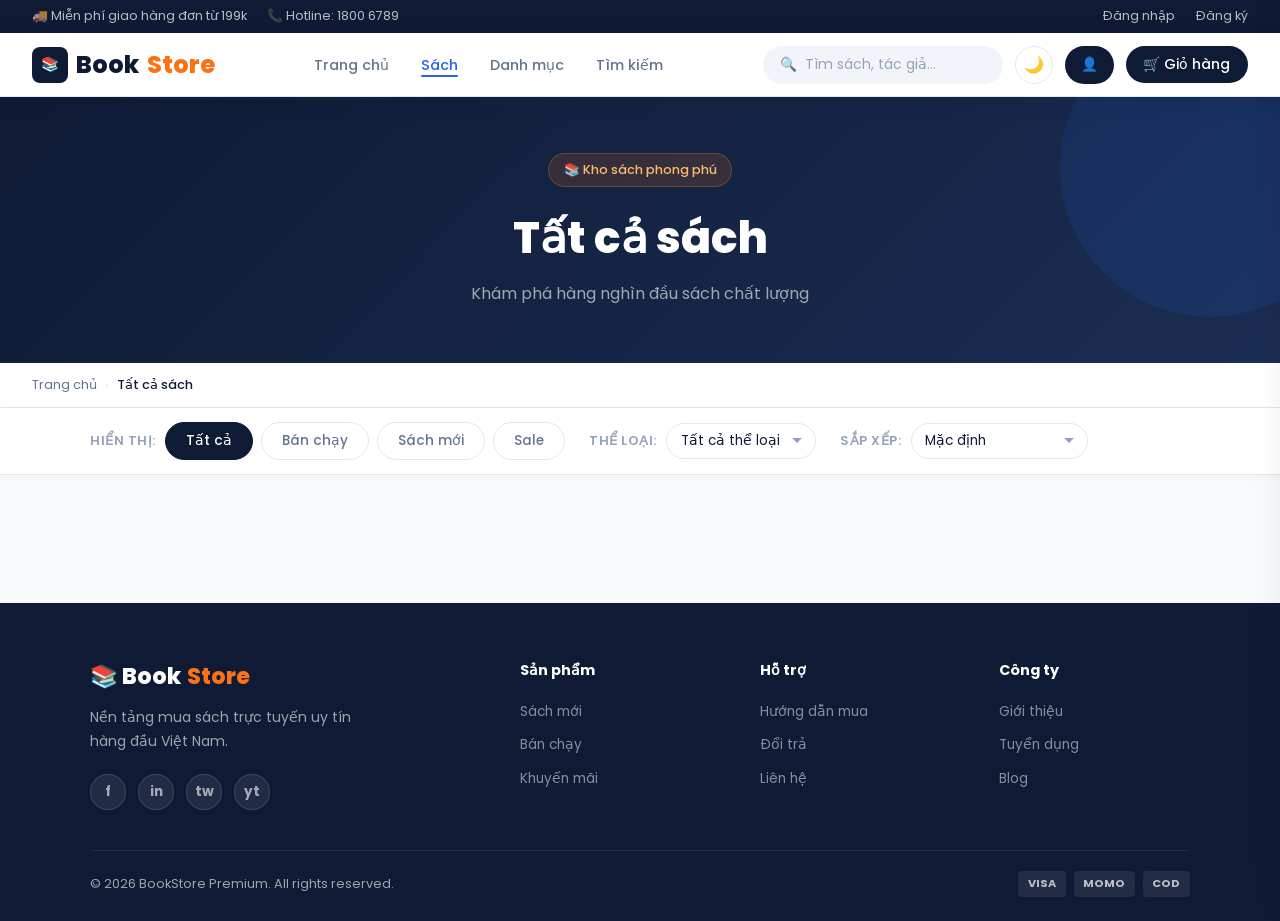
==== commit 66882614: "Merge pull request #2 from linhsv14-dot/develop Develop" ====
--- a/books.html
+++ b/books.html
@@ -1,259 +1,257 @@
-<!DOCTYPE html>
-<html lang="vi">
-<head>
-  <meta charset="UTF-8">
-  <meta name="viewport" content="width=device-width, initial-scale=1.0">
-  <title>Tất cả sách — BookStore</title>
-  <link rel="preconnect" href="https://fonts.googleapis.com">
-  <link rel="preconnect" href="https://fonts.gstatic.com" crossorigin>
-  <link href="https://fonts.googleapis.com/css2?family=Poppins:wght@300;400;500;600;700;800&display=swap" rel="stylesheet">
-  <link rel="stylesheet" href="css/style.css">
-  <link rel="stylesheet" href="css/responsive.css">
-  <link rel="stylesheet" href="css/features.css">
-  <style>
-    /* CSS hỗ trợ giao diện chọn sao động và danh sách bình luận trên Modal Xem nhanh */
-    .star-btn {
-      background: none;
-      border: none;
-      font-size: 1.5rem;
-      color: #cbd5e1;
-      cursor: pointer;
-      padding: 0 .1rem;
-      transition: transform 0.1s, color 0.1s;
-    }
-    .star-btn.active {
-      color: #fbbf24;
-    }
-    .star-btn:hover {
-      transform: scale(1.15);
-    }
-    .rv-summary {
-      display: flex;
-      gap: 1.5rem;
-      align-items: center;
-      background: var(--bg);
-      padding: 1rem;
-      border-radius: var(--r);
-      margin-bottom: 1rem;
-      border: 1px solid var(--border);
-    }
-    .modal-reviews-section {
-      border-top: 1px dashed var(--border);
-      margin-top: 1.25rem;
-      padding-top: 1.25rem;
-    }
-    /* Tối ưu thanh cuộn hộp nhận xét độc giả */
-    #reviewsList::-webkit-scrollbar {
-      width: 6px;
-    }
-    #reviewsList::-webkit-scrollbar-thumb {
-      background-color: var(--border);
-      border-radius: 4px;
-    }
-  </style>
-</head>
-<body>
-
-<div class="topbar">
-  <div class="topbar-left">
-    <span>🚚 Miễn phí giao hàng đơn từ 199k</span>
-    <span>📞 Hotline: 1800 6789</span>
-  </div>
-  <div class="topbar-right">
-    <a href="login.html">Đăng nhập</a>
-    <a href="login.html#register">Đăng ký</a>
-  </div>
-</div>
-
-<nav class="navbar">
-  <a class="logo" href="index.html">
-    <div class="logo-icon">📚</div>
-    Book<span>Store</span>
-  </a>
-  <ul class="nav-links" id="navLinks">
-    <li><a href="index.html">Trang chủ</a></li>
-    <li><a href="books.html" class="active">Sách</a></li>
-    <li><a href="category.html">Danh mục</a></li>
-    <li><a href="search.html">Tìm kiếm</a></li>
-  </ul>
-  <div class="nav-right">
-    <div class="search-bar">
-      <span class="s-icon">🔍</span>
-      <input type="text" id="searchInput" placeholder="Tìm sách, tác giả..."
-             oninput="filterBooks(this.value)">
-    </div>
-    <a href="profile.html" class="btn-navy" style="padding:.5rem 1rem;font-size:.85rem">👤</a>
-    <button class="cart-btn" onclick="openCart()">
-      🛒 Giỏ hàng
-      <span class="cart-badge" id="cartBadge" style="display:none">0</span>
-    </button>
-    <button class="hamburger" id="hamburger"><span></span><span></span><span></span></button>
-  </div>
-</nav>
-
-<section class="page-hero">
-  <div class="hero-badge" style="margin-bottom:1rem">📚 Kho sách phong phú</div>
-  <h1 class="page-hero-title" id="pageHeroTitle">Tất cả sách</h1>
-  <p class="page-hero-sub" id="pageHeroSub">Khám phá hàng nghìn đầu sách chất lượng được chọn lọc kỹ càng</p>
-</section>
-
-<div class="breadcrumb">
-  <a href="index.html">Trang chủ</a>
-  <span class="sep">›</span>
-  <span class="current" id="breadcrumbCurrent">Tất cả sách</span>
-</div>
-
-<div class="filter-bar" id="filterBar">
-  <div class="filter-bar-inner">
-
-    <div class="filter-group">
-      <span class="filter-label">Hiển thị:</span>
-      <div class="tab-row" style="margin-bottom:0">
-        <button class="tab active" data-filter="all"        onclick="switchTab('all',this)">Tất cả</button>
-        <button class="tab"        data-filter="bestseller" onclick="switchTab('bestseller',this)">Bán chạy</button>
-        <button class="tab"        data-filter="new"        onclick="switchTab('new',this)"> Sách mới</button>
-        <button class="tab"        data-filter="sale"       onclick="switchTab('sale',this)"> Sale</button>
-      </div>
-    </div>
-
-    <div class="filter-group">
-      <span class="filter-label">Thể loại:</span>
-      <select id="catFilter" onchange="filterByCatSelect(this.value)">
-        <option value="">Tất cả thể loại</option>
-      </select>
-    </div>
-
-    <div class="filter-group">
-      <span class="filter-label">Sắp xếp:</span>
-      <select id="sortFilter" onchange="sortBooks(this.value)">
-        <option value="default">Mặc định</option>
-        <option value="price-asc">Giá tăng dần</option>
-        <option value="price-desc">Giá giảm dần</option>
-        <option value="rating">Đánh giá cao nhất</option>
-        <option value="newest">Mới nhất</option>
-      </select>
-    </div>
-
-    <div class="filter-actions">
-      <span class="filter-count" id="filterCount"></span>
-      <button class="filter-reset" id="filterReset" onclick="resetAllFilters()" style="display:none">
-        ✕ Xóa bộ lọc
-      </button>
-    </div>
-
-  </div>
-</div>
-
-<section class="section section-bg">
-  <div class="section-inner">
-    <div class="book-grid" id="bookGrid"></div>
-  </div>
-</section>
-
-<footer class="site-footer">
-  <div class="footer-inner">
-    <div class="footer-grid">
-      <div class="footer-brand">
-        <div class="logo-f">📚 Book<span>Store</span></div>
-        <p>Nền tảng mua sách trực tuyến uy tín hàng đầu Việt Nam.</p>
-        <div class="footer-socials">
-          <a href="#" class="social-btn">f</a>
-          <a href="#" class="social-btn">in</a>
-          <a href="#" class="social-btn">tw</a>
-          <a href="#" class="social-btn">yt</a>
-        </div>
-      </div>
-      <div class="footer-col"><h4>Sản phẩm</h4><ul>
-        <li><a href="books.html?filter=new">Sách mới</a></li>
-        <li><a href="books.html?filter=bestseller">Bán chạy</a></li>
-        <li><a href="books.html?filter=sale">Khuyến mãi</a></li>
-      </ul></div>
-      <div class="footer-col"><h4>Hỗ trợ</h4><ul>
-        <li><a href="#">Hướng dẫn mua</a></li>
-        <li><a href="#">Đổi trả</a></li>
-        <li><a href="#">Liên hệ</a></li>
-      </ul></div>
-      <div class="footer-col"><h4>Công ty</h4><ul>
-        <li><a href="#">Giới thiệu</a></li>
-        <li><a href="#">Tuyển dụng</a></li>
-        <li><a href="#">Blog</a></li>
-      </ul></div>
-    </div>
-    <div class="footer-bottom">
-      <p>© 2026 BookStore Premium. All rights reserved.</p>
-      <div class="payment-methods">
-        <span class="payment-icon">VISA</span>
-        <span class="payment-icon">MOMO</span>
-        <span class="payment-icon">COD</span>
-      </div>
-    </div>
-  </div>
-</footer>
-
-<button id="backTop">↑</button>
-<div class="toast" id="toast"><span class="toast-icon">✓</span><span id="toastMsg"></span></div>
-<div class="overlay" id="overlay"></div>
-
-<div class="cart-sidebar" id="cartSidebar">
-  <div class="cart-head"><h3>🛒 Giỏ hàng</h3><button class="close-btn" onclick="closeCart()">✕</button></div>
-  <div class="cart-body" id="cartBody"></div>
-  <div class="cart-foot">
-    <div class="cart-total"><span class="tlabel">Tổng cộng</span><span class="amount" id="cartTotal">0₫</span></div>
-    <button class="checkout-btn" onclick="window.location.href='cart.html'">Xem giỏ hàng →</button>
-  </div>
-</div>
-
-<div class="modal-bg" id="modalBg">
-  <div class="modal-box" style="max-width: 750px; width: 90%;">
-    <button class="modal-close" onclick="closeModal()">✕</button>
-    <div class="modal-inner" style="max-height: 85vh; overflow-y: auto; padding-right: .5rem;">
-      <div class="modal-img" id="modalImg">📚</div>
-      
-      <div>
-        <div class="modal-title"  id="modalTitle">Đang tải...</div>
-        <div class="modal-author" id="modalAuthor"></div>
-        <div class="modal-price"  id="modalPrice">0₫</div>
-        <div class="modal-desc"   id="modalDesc"></div>
-        <button class="modal-add" id="modalAddBtn">🛒 Thêm vào giỏ hàng</button>
-
-        <div class="modal-reviews-section">
-          <h4 style="font-family: 'Poppins', sans-serif; color: var(--navy); margin-bottom: .75rem; font-size: 1.1rem;">💬 Phản hồi từ độc giả</h4>
-          
-          <div id="reviewSummary" class="rv-summary"></div>
-          
-          <div id="reviewsList" style="max-height: 180px; overflow-y: auto; margin-bottom: 1.25rem; padding-right: .5rem;"></div>
-
-          <form class="review-quick-form" onsubmit="event.preventDefault();" style="background: var(--bg); padding: 1rem; border-radius: var(--r); border: 1px solid var(--border);">
-            <h5 style="margin-bottom: .5rem; font-weight: 600; color: var(--navy);">✍️ Viết nhận xét của bạn</h5>
-            
-            <div style="display: flex; gap: .75rem; align-items: center; margin-bottom: .75rem; flex-wrap: wrap;">
-              <div id="starSelect" style="display: flex; gap: .2rem;"></div>
-              <span id="starLabel" style="font-size: .85rem; font-weight: 600; color: #eab308; display: none;"></span>
-            </div>
-            
-            <div style="margin-bottom: .5rem;">
-              <input type="text" id="reviewName" placeholder="Tên của bạn..." style="width: 100%; padding: .5rem; font-size: .85rem; border: 1px solid var(--border); border-radius: var(--r); outline: none;">
-            </div>
-            
-            <div style="display: flex; gap: .5rem;">
-              <input type="text" id="reviewText" placeholder="Nhập cảm nhận (tối thiểu 10 ký tự)..." style="flex: 1; padding: .5rem; border: 1px solid var(--border); border-radius: var(--r); font-size: .85rem; outline: none;">
-              <button id="modalReviewSubmitBtn" type="button" style="background: var(--blue); color: #fff; border: none; padding: 0 1.25rem; border-radius: var(--r); font-size: .85rem; cursor: pointer; font-weight: 600;">Gửi</button>
-            </div>
-          </form>
-        </div>
-        </div>
-    </div>
-  </div>
-</div>
-
-<script src="api/data.php"></script>
-<script src="js/reviews.js"></script> <script src="js/app.js"></script>
-<script src="js/cart.js"></script>
-<script src="js/books.js"></script>
-<script src="js/wishlist.js"></script>
-<script src="js/darkmode.js"></script>
-<script src="js/api.js"></script>
-</body>
-</html>< ! - -   N g u y e n   N g o c   A n h :   h o a n   t h i e n   g i a o   d i e n   c l i e n t ,   d a n h   m u c ,   g i o   h a n g   v a   p r o f i l e   - - > - 
- +<!DOCTYPE html>
+<html lang="vi">
+<head>
+  <meta charset="UTF-8">
+  <meta name="viewport" content="width=device-width, initial-scale=1.0">
+  <title>Tất cả sách — BookStore</title>
+  <link rel="preconnect" href="https://fonts.googleapis.com">
+  <link rel="preconnect" href="https://fonts.gstatic.com" crossorigin>
+  <link href="https://fonts.googleapis.com/css2?family=Poppins:wght@300;400;500;600;700;800&display=swap" rel="stylesheet">
+  <link rel="stylesheet" href="css/style.css">
+  <link rel="stylesheet" href="css/responsive.css">
+  <link rel="stylesheet" href="css/features.css">
+  <style>
+    /* CSS hỗ trợ giao diện chọn sao động và danh sách bình luận trên Modal Xem nhanh */
+    .star-btn {
+      background: none;
+      border: none;
+      font-size: 1.5rem;
+      color: #cbd5e1;
+      cursor: pointer;
+      padding: 0 .1rem;
+      transition: transform 0.1s, color 0.1s;
+    }
+    .star-btn.active {
+      color: #fbbf24;
+    }
+    .star-btn:hover {
+      transform: scale(1.15);
+    }
+    .rv-summary {
+      display: flex;
+      gap: 1.5rem;
+      align-items: center;
+      background: var(--bg);
+      padding: 1rem;
+      border-radius: var(--r);
+      margin-bottom: 1rem;
+      border: 1px solid var(--border);
+    }
+    .modal-reviews-section {
+      border-top: 1px dashed var(--border);
+      margin-top: 1.25rem;
+      padding-top: 1.25rem;
+    }
+    /* Tối ưu thanh cuộn hộp nhận xét độc giả */
+    #reviewsList::-webkit-scrollbar {
+      width: 6px;
+    }
+    #reviewsList::-webkit-scrollbar-thumb {
+      background-color: var(--border);
+      border-radius: 4px;
+    }
+  </style>
+</head>
+<body>
+
+<div class="topbar">
+  <div class="topbar-left">
+    <span>🚚 Miễn phí giao hàng đơn từ 199k</span>
+    <span>📞 Hotline: 1800 6789</span>
+  </div>
+  <div class="topbar-right">
+    <a href="login.html">Đăng nhập</a>
+    <a href="login.html#register">Đăng ký</a>
+  </div>
+</div>
+
+<nav class="navbar">
+  <a class="logo" href="index.html">
+    <div class="logo-icon">📚</div>
+    Book<span>Store</span>
+  </a>
+  <ul class="nav-links" id="navLinks">
+    <li><a href="index.html">Trang chủ</a></li>
+    <li><a href="books.html" class="active">Sách</a></li>
+    <li><a href="category.html">Danh mục</a></li>
+    <li><a href="search.html">Tìm kiếm</a></li>
+  </ul>
+  <div class="nav-right">
+    <div class="search-bar">
+      <span class="s-icon">🔍</span>
+      <input type="text" id="searchInput" placeholder="Tìm sách, tác giả..."
+             oninput="filterBooks(this.value)">
+    </div>
+    <a href="profile.html" class="btn-navy" style="padding:.5rem 1rem;font-size:.85rem">👤</a>
+    <button class="cart-btn" onclick="openCart()">
+      🛒 Giỏ hàng
+      <span class="cart-badge" id="cartBadge" style="display:none">0</span>
+    </button>
+    <button class="hamburger" id="hamburger"><span></span><span></span><span></span></button>
+  </div>
+</nav>
+
+<section class="page-hero">
+  <div class="hero-badge" style="margin-bottom:1rem">📚 Kho sách phong phú</div>
+  <h1 class="page-hero-title" id="pageHeroTitle">Tất cả sách</h1>
+  <p class="page-hero-sub" id="pageHeroSub">Khám phá hàng nghìn đầu sách chất lượng được chọn lọc kỹ càng</p>
+</section>
+
+<div class="breadcrumb">
+  <a href="index.html">Trang chủ</a>
+  <span class="sep">›</span>
+  <span class="current" id="breadcrumbCurrent">Tất cả sách</span>
+</div>
+
+<div class="filter-bar" id="filterBar">
+  <div class="filter-bar-inner">
+
+    <div class="filter-group">
+      <span class="filter-label">Hiển thị:</span>
+      <div class="tab-row" style="margin-bottom:0">
+        <button class="tab active" data-filter="all"        onclick="switchTab('all',this)">Tất cả</button>
+        <button class="tab"        data-filter="bestseller" onclick="switchTab('bestseller',this)">Bán chạy</button>
+        <button class="tab"        data-filter="new"        onclick="switchTab('new',this)"> Sách mới</button>
+        <button class="tab"        data-filter="sale"       onclick="switchTab('sale',this)"> Sale</button>
+      </div>
+    </div>
+
+    <div class="filter-group">
+      <span class="filter-label">Thể loại:</span>
+      <select id="catFilter" onchange="filterByCatSelect(this.value)">
+        <option value="">Tất cả thể loại</option>
+      </select>
+    </div>
+
+    <div class="filter-group">
+      <span class="filter-label">Sắp xếp:</span>
+      <select id="sortFilter" onchange="sortBooks(this.value)">
+        <option value="default">Mặc định</option>
+        <option value="price-asc">Giá tăng dần</option>
+        <option value="price-desc">Giá giảm dần</option>
+        <option value="rating">Đánh giá cao nhất</option>
+        <option value="newest">Mới nhất</option>
+      </select>
+    </div>
+
+    <div class="filter-actions">
+      <span class="filter-count" id="filterCount"></span>
+      <button class="filter-reset" id="filterReset" onclick="resetAllFilters()" style="display:none">
+        ✕ Xóa bộ lọc
+      </button>
+    </div>
+
+  </div>
+</div>
+
+<section class="section section-bg">
+  <div class="section-inner">
+    <div class="book-grid" id="bookGrid"></div>
+  </div>
+</section>
+
+<footer class="site-footer">
+  <div class="footer-inner">
+    <div class="footer-grid">
+      <div class="footer-brand">
+        <div class="logo-f">📚 Book<span>Store</span></div>
+        <p>Nền tảng mua sách trực tuyến uy tín hàng đầu Việt Nam.</p>
+        <div class="footer-socials">
+          <a href="#" class="social-btn">f</a>
+          <a href="#" class="social-btn">in</a>
+          <a href="#" class="social-btn">tw</a>
+          <a href="#" class="social-btn">yt</a>
+        </div>
+      </div>
+      <div class="footer-col"><h4>Sản phẩm</h4><ul>
+        <li><a href="books.html?filter=new">Sách mới</a></li>
+        <li><a href="books.html?filter=bestseller">Bán chạy</a></li>
+        <li><a href="books.html?filter=sale">Khuyến mãi</a></li>
+      </ul></div>
+      <div class="footer-col"><h4>Hỗ trợ</h4><ul>
+        <li><a href="#">Hướng dẫn mua</a></li>
+        <li><a href="#">Đổi trả</a></li>
+        <li><a href="#">Liên hệ</a></li>
+      </ul></div>
+      <div class="footer-col"><h4>Công ty</h4><ul>
+        <li><a href="#">Giới thiệu</a></li>
+        <li><a href="#">Tuyển dụng</a></li>
+        <li><a href="#">Blog</a></li>
+      </ul></div>
+    </div>
+    <div class="footer-bottom">
+      <p>© 2026 BookStore Premium. All rights reserved.</p>
+      <div class="payment-methods">
+        <span class="payment-icon">VISA</span>
+        <span class="payment-icon">MOMO</span>
+        <span class="payment-icon">COD</span>
+      </div>
+    </div>
+  </div>
+</footer>
+
+<button id="backTop">↑</button>
+<div class="toast" id="toast"><span class="toast-icon">✓</span><span id="toastMsg"></span></div>
+<div class="overlay" id="overlay"></div>
+
+<div class="cart-sidebar" id="cartSidebar">
+  <div class="cart-head"><h3>🛒 Giỏ hàng</h3><button class="close-btn" onclick="closeCart()">✕</button></div>
+  <div class="cart-body" id="cartBody"></div>
+  <div class="cart-foot">
+    <div class="cart-total"><span class="tlabel">Tổng cộng</span><span class="amount" id="cartTotal">0₫</span></div>
+    <button class="checkout-btn" onclick="window.location.href='cart.html'">Xem giỏ hàng →</button>
+  </div>
+</div>
+
+<div class="modal-bg" id="modalBg">
+  <div class="modal-box" style="max-width: 750px; width: 90%;">
+    <button class="modal-close" onclick="closeModal()">✕</button>
+    <div class="modal-inner" style="max-height: 85vh; overflow-y: auto; padding-right: .5rem;">
+      <div class="modal-img" id="modalImg">📚</div>
+      
+      <div>
+        <div class="modal-title"  id="modalTitle">Đang tải...</div>
+        <div class="modal-author" id="modalAuthor"></div>
+        <div class="modal-price"  id="modalPrice">0₫</div>
+        <div class="modal-desc"   id="modalDesc"></div>
+        <button class="modal-add" id="modalAddBtn">🛒 Thêm vào giỏ hàng</button>
+
+        <div class="modal-reviews-section">
+          <h4 style="font-family: 'Poppins', sans-serif; color: var(--navy); margin-bottom: .75rem; font-size: 1.1rem;">💬 Phản hồi từ độc giả</h4>
+          
+          <div id="reviewSummary" class="rv-summary"></div>
+          
+          <div id="reviewsList" style="max-height: 180px; overflow-y: auto; margin-bottom: 1.25rem; padding-right: .5rem;"></div>
+
+          <form class="review-quick-form" onsubmit="event.preventDefault();" style="background: var(--bg); padding: 1rem; border-radius: var(--r); border: 1px solid var(--border);">
+            <h5 style="margin-bottom: .5rem; font-weight: 600; color: var(--navy);">✍️ Viết nhận xét của bạn</h5>
+            
+            <div style="display: flex; gap: .75rem; align-items: center; margin-bottom: .75rem; flex-wrap: wrap;">
+              <div id="starSelect" style="display: flex; gap: .2rem;"></div>
+              <span id="starLabel" style="font-size: .85rem; font-weight: 600; color: #eab308; display: none;"></span>
+            </div>
+            
+            <div style="margin-bottom: .5rem;">
+              <input type="text" id="reviewName" placeholder="Tên của bạn..." style="width: 100%; padding: .5rem; font-size: .85rem; border: 1px solid var(--border); border-radius: var(--r); outline: none;">
+            </div>
+            
+            <div style="display: flex; gap: .5rem;">
+              <input type="text" id="reviewText" placeholder="Nhập cảm nhận (tối thiểu 10 ký tự)..." style="flex: 1; padding: .5rem; border: 1px solid var(--border); border-radius: var(--r); font-size: .85rem; outline: none;">
+              <button id="modalReviewSubmitBtn" type="button" style="background: var(--blue); color: #fff; border: none; padding: 0 1.25rem; border-radius: var(--r); font-size: .85rem; cursor: pointer; font-weight: 600;">Gửi</button>
+            </div>
+          </form>
+        </div>
+        </div>
+    </div>
+  </div>
+</div>
+
+<script src="api/data.php"></script>
+<script src="js/reviews.js"></script> <script src="js/app.js"></script>
+<script src="js/cart.js"></script>
+<script src="js/books.js"></script>
+<script src="js/wishlist.js"></script>
+<script src="js/darkmode.js"></script>
+<script src="js/api.js"></script>
+</body>
+</html>
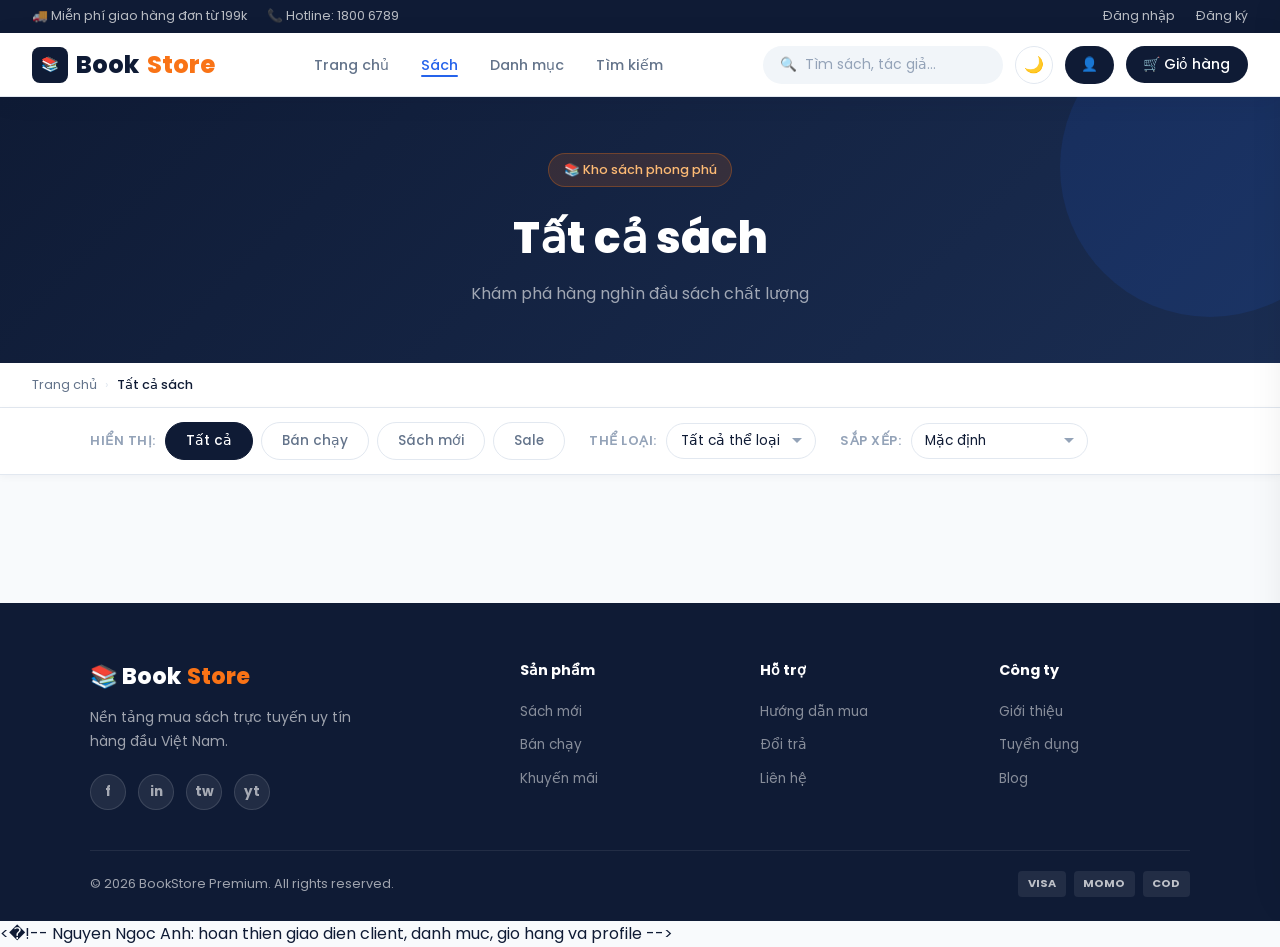
==== commit 589f4f89: "Merge pull request #3 from linhsv14-dot/feature/client-module feat(client): hoan thien giao dien dan" ====
--- a/books.html
+++ b/books.html
@@ -1,257 +1,259 @@
-<!DOCTYPE html>
-<html lang="vi">
-<head>
-  <meta charset="UTF-8">
-  <meta name="viewport" content="width=device-width, initial-scale=1.0">
-  <title>Tất cả sách — BookStore</title>
-  <link rel="preconnect" href="https://fonts.googleapis.com">
-  <link rel="preconnect" href="https://fonts.gstatic.com" crossorigin>
-  <link href="https://fonts.googleapis.com/css2?family=Poppins:wght@300;400;500;600;700;800&display=swap" rel="stylesheet">
-  <link rel="stylesheet" href="css/style.css">
-  <link rel="stylesheet" href="css/responsive.css">
-  <link rel="stylesheet" href="css/features.css">
-  <style>
-    /* CSS hỗ trợ giao diện chọn sao động và danh sách bình luận trên Modal Xem nhanh */
-    .star-btn {
-      background: none;
-      border: none;
-      font-size: 1.5rem;
-      color: #cbd5e1;
-      cursor: pointer;
-      padding: 0 .1rem;
-      transition: transform 0.1s, color 0.1s;
-    }
-    .star-btn.active {
-      color: #fbbf24;
-    }
-    .star-btn:hover {
-      transform: scale(1.15);
-    }
-    .rv-summary {
-      display: flex;
-      gap: 1.5rem;
-      align-items: center;
-      background: var(--bg);
-      padding: 1rem;
-      border-radius: var(--r);
-      margin-bottom: 1rem;
-      border: 1px solid var(--border);
-    }
-    .modal-reviews-section {
-      border-top: 1px dashed var(--border);
-      margin-top: 1.25rem;
-      padding-top: 1.25rem;
-    }
-    /* Tối ưu thanh cuộn hộp nhận xét độc giả */
-    #reviewsList::-webkit-scrollbar {
-      width: 6px;
-    }
-    #reviewsList::-webkit-scrollbar-thumb {
-      background-color: var(--border);
-      border-radius: 4px;
-    }
-  </style>
-</head>
-<body>
-
-<div class="topbar">
-  <div class="topbar-left">
-    <span>🚚 Miễn phí giao hàng đơn từ 199k</span>
-    <span>📞 Hotline: 1800 6789</span>
-  </div>
-  <div class="topbar-right">
-    <a href="login.html">Đăng nhập</a>
-    <a href="login.html#register">Đăng ký</a>
-  </div>
-</div>
-
-<nav class="navbar">
-  <a class="logo" href="index.html">
-    <div class="logo-icon">📚</div>
-    Book<span>Store</span>
-  </a>
-  <ul class="nav-links" id="navLinks">
-    <li><a href="index.html">Trang chủ</a></li>
-    <li><a href="books.html" class="active">Sách</a></li>
-    <li><a href="category.html">Danh mục</a></li>
-    <li><a href="search.html">Tìm kiếm</a></li>
-  </ul>
-  <div class="nav-right">
-    <div class="search-bar">
-      <span class="s-icon">🔍</span>
-      <input type="text" id="searchInput" placeholder="Tìm sách, tác giả..."
-             oninput="filterBooks(this.value)">
-    </div>
-    <a href="profile.html" class="btn-navy" style="padding:.5rem 1rem;font-size:.85rem">👤</a>
-    <button class="cart-btn" onclick="openCart()">
-      🛒 Giỏ hàng
-      <span class="cart-badge" id="cartBadge" style="display:none">0</span>
-    </button>
-    <button class="hamburger" id="hamburger"><span></span><span></span><span></span></button>
-  </div>
-</nav>
-
-<section class="page-hero">
-  <div class="hero-badge" style="margin-bottom:1rem">📚 Kho sách phong phú</div>
-  <h1 class="page-hero-title" id="pageHeroTitle">Tất cả sách</h1>
-  <p class="page-hero-sub" id="pageHeroSub">Khám phá hàng nghìn đầu sách chất lượng được chọn lọc kỹ càng</p>
-</section>
-
-<div class="breadcrumb">
-  <a href="index.html">Trang chủ</a>
-  <span class="sep">›</span>
-  <span class="current" id="breadcrumbCurrent">Tất cả sách</span>
-</div>
-
-<div class="filter-bar" id="filterBar">
-  <div class="filter-bar-inner">
-
-    <div class="filter-group">
-      <span class="filter-label">Hiển thị:</span>
-      <div class="tab-row" style="margin-bottom:0">
-        <button class="tab active" data-filter="all"        onclick="switchTab('all',this)">Tất cả</button>
-        <button class="tab"        data-filter="bestseller" onclick="switchTab('bestseller',this)">Bán chạy</button>
-        <button class="tab"        data-filter="new"        onclick="switchTab('new',this)"> Sách mới</button>
-        <button class="tab"        data-filter="sale"       onclick="switchTab('sale',this)"> Sale</button>
-      </div>
-    </div>
-
-    <div class="filter-group">
-      <span class="filter-label">Thể loại:</span>
-      <select id="catFilter" onchange="filterByCatSelect(this.value)">
-        <option value="">Tất cả thể loại</option>
-      </select>
-    </div>
-
-    <div class="filter-group">
-      <span class="filter-label">Sắp xếp:</span>
-      <select id="sortFilter" onchange="sortBooks(this.value)">
-        <option value="default">Mặc định</option>
-        <option value="price-asc">Giá tăng dần</option>
-        <option value="price-desc">Giá giảm dần</option>
-        <option value="rating">Đánh giá cao nhất</option>
-        <option value="newest">Mới nhất</option>
-      </select>
-    </div>
-
-    <div class="filter-actions">
-      <span class="filter-count" id="filterCount"></span>
-      <button class="filter-reset" id="filterReset" onclick="resetAllFilters()" style="display:none">
-        ✕ Xóa bộ lọc
-      </button>
-    </div>
-
-  </div>
-</div>
-
-<section class="section section-bg">
-  <div class="section-inner">
-    <div class="book-grid" id="bookGrid"></div>
-  </div>
-</section>
-
-<footer class="site-footer">
-  <div class="footer-inner">
-    <div class="footer-grid">
-      <div class="footer-brand">
-        <div class="logo-f">📚 Book<span>Store</span></div>
-        <p>Nền tảng mua sách trực tuyến uy tín hàng đầu Việt Nam.</p>
-        <div class="footer-socials">
-          <a href="#" class="social-btn">f</a>
-          <a href="#" class="social-btn">in</a>
-          <a href="#" class="social-btn">tw</a>
-          <a href="#" class="social-btn">yt</a>
-        </div>
-      </div>
-      <div class="footer-col"><h4>Sản phẩm</h4><ul>
-        <li><a href="books.html?filter=new">Sách mới</a></li>
-        <li><a href="books.html?filter=bestseller">Bán chạy</a></li>
-        <li><a href="books.html?filter=sale">Khuyến mãi</a></li>
-      </ul></div>
-      <div class="footer-col"><h4>Hỗ trợ</h4><ul>
-        <li><a href="#">Hướng dẫn mua</a></li>
-        <li><a href="#">Đổi trả</a></li>
-        <li><a href="#">Liên hệ</a></li>
-      </ul></div>
-      <div class="footer-col"><h4>Công ty</h4><ul>
-        <li><a href="#">Giới thiệu</a></li>
-        <li><a href="#">Tuyển dụng</a></li>
-        <li><a href="#">Blog</a></li>
-      </ul></div>
-    </div>
-    <div class="footer-bottom">
-      <p>© 2026 BookStore Premium. All rights reserved.</p>
-      <div class="payment-methods">
-        <span class="payment-icon">VISA</span>
-        <span class="payment-icon">MOMO</span>
-        <span class="payment-icon">COD</span>
-      </div>
-    </div>
-  </div>
-</footer>
-
-<button id="backTop">↑</button>
-<div class="toast" id="toast"><span class="toast-icon">✓</span><span id="toastMsg"></span></div>
-<div class="overlay" id="overlay"></div>
-
-<div class="cart-sidebar" id="cartSidebar">
-  <div class="cart-head"><h3>🛒 Giỏ hàng</h3><button class="close-btn" onclick="closeCart()">✕</button></div>
-  <div class="cart-body" id="cartBody"></div>
-  <div class="cart-foot">
-    <div class="cart-total"><span class="tlabel">Tổng cộng</span><span class="amount" id="cartTotal">0₫</span></div>
-    <button class="checkout-btn" onclick="window.location.href='cart.html'">Xem giỏ hàng →</button>
-  </div>
-</div>
-
-<div class="modal-bg" id="modalBg">
-  <div class="modal-box" style="max-width: 750px; width: 90%;">
-    <button class="modal-close" onclick="closeModal()">✕</button>
-    <div class="modal-inner" style="max-height: 85vh; overflow-y: auto; padding-right: .5rem;">
-      <div class="modal-img" id="modalImg">📚</div>
-      
-      <div>
-        <div class="modal-title"  id="modalTitle">Đang tải...</div>
-        <div class="modal-author" id="modalAuthor"></div>
-        <div class="modal-price"  id="modalPrice">0₫</div>
-        <div class="modal-desc"   id="modalDesc"></div>
-        <button class="modal-add" id="modalAddBtn">🛒 Thêm vào giỏ hàng</button>
-
-        <div class="modal-reviews-section">
-          <h4 style="font-family: 'Poppins', sans-serif; color: var(--navy); margin-bottom: .75rem; font-size: 1.1rem;">💬 Phản hồi từ độc giả</h4>
-          
-          <div id="reviewSummary" class="rv-summary"></div>
-          
-          <div id="reviewsList" style="max-height: 180px; overflow-y: auto; margin-bottom: 1.25rem; padding-right: .5rem;"></div>
-
-          <form class="review-quick-form" onsubmit="event.preventDefault();" style="background: var(--bg); padding: 1rem; border-radius: var(--r); border: 1px solid var(--border);">
-            <h5 style="margin-bottom: .5rem; font-weight: 600; color: var(--navy);">✍️ Viết nhận xét của bạn</h5>
-            
-            <div style="display: flex; gap: .75rem; align-items: center; margin-bottom: .75rem; flex-wrap: wrap;">
-              <div id="starSelect" style="display: flex; gap: .2rem;"></div>
-              <span id="starLabel" style="font-size: .85rem; font-weight: 600; color: #eab308; display: none;"></span>
-            </div>
-            
-            <div style="margin-bottom: .5rem;">
-              <input type="text" id="reviewName" placeholder="Tên của bạn..." style="width: 100%; padding: .5rem; font-size: .85rem; border: 1px solid var(--border); border-radius: var(--r); outline: none;">
-            </div>
-            
-            <div style="display: flex; gap: .5rem;">
-              <input type="text" id="reviewText" placeholder="Nhập cảm nhận (tối thiểu 10 ký tự)..." style="flex: 1; padding: .5rem; border: 1px solid var(--border); border-radius: var(--r); font-size: .85rem; outline: none;">
-              <button id="modalReviewSubmitBtn" type="button" style="background: var(--blue); color: #fff; border: none; padding: 0 1.25rem; border-radius: var(--r); font-size: .85rem; cursor: pointer; font-weight: 600;">Gửi</button>
-            </div>
-          </form>
-        </div>
-        </div>
-    </div>
-  </div>
-</div>
-
-<script src="api/data.php"></script>
-<script src="js/reviews.js"></script> <script src="js/app.js"></script>
-<script src="js/cart.js"></script>
-<script src="js/books.js"></script>
-<script src="js/wishlist.js"></script>
-<script src="js/darkmode.js"></script>
-<script src="js/api.js"></script>
-</body>
-</html>+<!DOCTYPE html>
+<html lang="vi">
+<head>
+  <meta charset="UTF-8">
+  <meta name="viewport" content="width=device-width, initial-scale=1.0">
+  <title>Tất cả sách — BookStore</title>
+  <link rel="preconnect" href="https://fonts.googleapis.com">
+  <link rel="preconnect" href="https://fonts.gstatic.com" crossorigin>
+  <link href="https://fonts.googleapis.com/css2?family=Poppins:wght@300;400;500;600;700;800&display=swap" rel="stylesheet">
+  <link rel="stylesheet" href="css/style.css">
+  <link rel="stylesheet" href="css/responsive.css">
+  <link rel="stylesheet" href="css/features.css">
+  <style>
+    /* CSS hỗ trợ giao diện chọn sao động và danh sách bình luận trên Modal Xem nhanh */
+    .star-btn {
+      background: none;
+      border: none;
+      font-size: 1.5rem;
+      color: #cbd5e1;
+      cursor: pointer;
+      padding: 0 .1rem;
+      transition: transform 0.1s, color 0.1s;
+    }
+    .star-btn.active {
+      color: #fbbf24;
+    }
+    .star-btn:hover {
+      transform: scale(1.15);
+    }
+    .rv-summary {
+      display: flex;
+      gap: 1.5rem;
+      align-items: center;
+      background: var(--bg);
+      padding: 1rem;
+      border-radius: var(--r);
+      margin-bottom: 1rem;
+      border: 1px solid var(--border);
+    }
+    .modal-reviews-section {
+      border-top: 1px dashed var(--border);
+      margin-top: 1.25rem;
+      padding-top: 1.25rem;
+    }
+    /* Tối ưu thanh cuộn hộp nhận xét độc giả */
+    #reviewsList::-webkit-scrollbar {
+      width: 6px;
+    }
+    #reviewsList::-webkit-scrollbar-thumb {
+      background-color: var(--border);
+      border-radius: 4px;
+    }
+  </style>
+</head>
+<body>
+
+<div class="topbar">
+  <div class="topbar-left">
+    <span>🚚 Miễn phí giao hàng đơn từ 199k</span>
+    <span>📞 Hotline: 1800 6789</span>
+  </div>
+  <div class="topbar-right">
+    <a href="login.html">Đăng nhập</a>
+    <a href="login.html#register">Đăng ký</a>
+  </div>
+</div>
+
+<nav class="navbar">
+  <a class="logo" href="index.html">
+    <div class="logo-icon">📚</div>
+    Book<span>Store</span>
+  </a>
+  <ul class="nav-links" id="navLinks">
+    <li><a href="index.html">Trang chủ</a></li>
+    <li><a href="books.html" class="active">Sách</a></li>
+    <li><a href="category.html">Danh mục</a></li>
+    <li><a href="search.html">Tìm kiếm</a></li>
+  </ul>
+  <div class="nav-right">
+    <div class="search-bar">
+      <span class="s-icon">🔍</span>
+      <input type="text" id="searchInput" placeholder="Tìm sách, tác giả..."
+             oninput="filterBooks(this.value)">
+    </div>
+    <a href="profile.html" class="btn-navy" style="padding:.5rem 1rem;font-size:.85rem">👤</a>
+    <button class="cart-btn" onclick="openCart()">
+      🛒 Giỏ hàng
+      <span class="cart-badge" id="cartBadge" style="display:none">0</span>
+    </button>
+    <button class="hamburger" id="hamburger"><span></span><span></span><span></span></button>
+  </div>
+</nav>
+
+<section class="page-hero">
+  <div class="hero-badge" style="margin-bottom:1rem">📚 Kho sách phong phú</div>
+  <h1 class="page-hero-title" id="pageHeroTitle">Tất cả sách</h1>
+  <p class="page-hero-sub" id="pageHeroSub">Khám phá hàng nghìn đầu sách chất lượng được chọn lọc kỹ càng</p>
+</section>
+
+<div class="breadcrumb">
+  <a href="index.html">Trang chủ</a>
+  <span class="sep">›</span>
+  <span class="current" id="breadcrumbCurrent">Tất cả sách</span>
+</div>
+
+<div class="filter-bar" id="filterBar">
+  <div class="filter-bar-inner">
+
+    <div class="filter-group">
+      <span class="filter-label">Hiển thị:</span>
+      <div class="tab-row" style="margin-bottom:0">
+        <button class="tab active" data-filter="all"        onclick="switchTab('all',this)">Tất cả</button>
+        <button class="tab"        data-filter="bestseller" onclick="switchTab('bestseller',this)">Bán chạy</button>
+        <button class="tab"        data-filter="new"        onclick="switchTab('new',this)"> Sách mới</button>
+        <button class="tab"        data-filter="sale"       onclick="switchTab('sale',this)"> Sale</button>
+      </div>
+    </div>
+
+    <div class="filter-group">
+      <span class="filter-label">Thể loại:</span>
+      <select id="catFilter" onchange="filterByCatSelect(this.value)">
+        <option value="">Tất cả thể loại</option>
+      </select>
+    </div>
+
+    <div class="filter-group">
+      <span class="filter-label">Sắp xếp:</span>
+      <select id="sortFilter" onchange="sortBooks(this.value)">
+        <option value="default">Mặc định</option>
+        <option value="price-asc">Giá tăng dần</option>
+        <option value="price-desc">Giá giảm dần</option>
+        <option value="rating">Đánh giá cao nhất</option>
+        <option value="newest">Mới nhất</option>
+      </select>
+    </div>
+
+    <div class="filter-actions">
+      <span class="filter-count" id="filterCount"></span>
+      <button class="filter-reset" id="filterReset" onclick="resetAllFilters()" style="display:none">
+        ✕ Xóa bộ lọc
+      </button>
+    </div>
+
+  </div>
+</div>
+
+<section class="section section-bg">
+  <div class="section-inner">
+    <div class="book-grid" id="bookGrid"></div>
+  </div>
+</section>
+
+<footer class="site-footer">
+  <div class="footer-inner">
+    <div class="footer-grid">
+      <div class="footer-brand">
+        <div class="logo-f">📚 Book<span>Store</span></div>
+        <p>Nền tảng mua sách trực tuyến uy tín hàng đầu Việt Nam.</p>
+        <div class="footer-socials">
+          <a href="#" class="social-btn">f</a>
+          <a href="#" class="social-btn">in</a>
+          <a href="#" class="social-btn">tw</a>
+          <a href="#" class="social-btn">yt</a>
+        </div>
+      </div>
+      <div class="footer-col"><h4>Sản phẩm</h4><ul>
+        <li><a href="books.html?filter=new">Sách mới</a></li>
+        <li><a href="books.html?filter=bestseller">Bán chạy</a></li>
+        <li><a href="books.html?filter=sale">Khuyến mãi</a></li>
+      </ul></div>
+      <div class="footer-col"><h4>Hỗ trợ</h4><ul>
+        <li><a href="#">Hướng dẫn mua</a></li>
+        <li><a href="#">Đổi trả</a></li>
+        <li><a href="#">Liên hệ</a></li>
+      </ul></div>
+      <div class="footer-col"><h4>Công ty</h4><ul>
+        <li><a href="#">Giới thiệu</a></li>
+        <li><a href="#">Tuyển dụng</a></li>
+        <li><a href="#">Blog</a></li>
+      </ul></div>
+    </div>
+    <div class="footer-bottom">
+      <p>© 2026 BookStore Premium. All rights reserved.</p>
+      <div class="payment-methods">
+        <span class="payment-icon">VISA</span>
+        <span class="payment-icon">MOMO</span>
+        <span class="payment-icon">COD</span>
+      </div>
+    </div>
+  </div>
+</footer>
+
+<button id="backTop">↑</button>
+<div class="toast" id="toast"><span class="toast-icon">✓</span><span id="toastMsg"></span></div>
+<div class="overlay" id="overlay"></div>
+
+<div class="cart-sidebar" id="cartSidebar">
+  <div class="cart-head"><h3>🛒 Giỏ hàng</h3><button class="close-btn" onclick="closeCart()">✕</button></div>
+  <div class="cart-body" id="cartBody"></div>
+  <div class="cart-foot">
+    <div class="cart-total"><span class="tlabel">Tổng cộng</span><span class="amount" id="cartTotal">0₫</span></div>
+    <button class="checkout-btn" onclick="window.location.href='cart.html'">Xem giỏ hàng →</button>
+  </div>
+</div>
+
+<div class="modal-bg" id="modalBg">
+  <div class="modal-box" style="max-width: 750px; width: 90%;">
+    <button class="modal-close" onclick="closeModal()">✕</button>
+    <div class="modal-inner" style="max-height: 85vh; overflow-y: auto; padding-right: .5rem;">
+      <div class="modal-img" id="modalImg">📚</div>
+      
+      <div>
+        <div class="modal-title"  id="modalTitle">Đang tải...</div>
+        <div class="modal-author" id="modalAuthor"></div>
+        <div class="modal-price"  id="modalPrice">0₫</div>
+        <div class="modal-desc"   id="modalDesc"></div>
+        <button class="modal-add" id="modalAddBtn">🛒 Thêm vào giỏ hàng</button>
+
+        <div class="modal-reviews-section">
+          <h4 style="font-family: 'Poppins', sans-serif; color: var(--navy); margin-bottom: .75rem; font-size: 1.1rem;">💬 Phản hồi từ độc giả</h4>
+          
+          <div id="reviewSummary" class="rv-summary"></div>
+          
+          <div id="reviewsList" style="max-height: 180px; overflow-y: auto; margin-bottom: 1.25rem; padding-right: .5rem;"></div>
+
+          <form class="review-quick-form" onsubmit="event.preventDefault();" style="background: var(--bg); padding: 1rem; border-radius: var(--r); border: 1px solid var(--border);">
+            <h5 style="margin-bottom: .5rem; font-weight: 600; color: var(--navy);">✍️ Viết nhận xét của bạn</h5>
+            
+            <div style="display: flex; gap: .75rem; align-items: center; margin-bottom: .75rem; flex-wrap: wrap;">
+              <div id="starSelect" style="display: flex; gap: .2rem;"></div>
+              <span id="starLabel" style="font-size: .85rem; font-weight: 600; color: #eab308; display: none;"></span>
+            </div>
+            
+            <div style="margin-bottom: .5rem;">
+              <input type="text" id="reviewName" placeholder="Tên của bạn..." style="width: 100%; padding: .5rem; font-size: .85rem; border: 1px solid var(--border); border-radius: var(--r); outline: none;">
+            </div>
+            
+            <div style="display: flex; gap: .5rem;">
+              <input type="text" id="reviewText" placeholder="Nhập cảm nhận (tối thiểu 10 ký tự)..." style="flex: 1; padding: .5rem; border: 1px solid var(--border); border-radius: var(--r); font-size: .85rem; outline: none;">
+              <button id="modalReviewSubmitBtn" type="button" style="background: var(--blue); color: #fff; border: none; padding: 0 1.25rem; border-radius: var(--r); font-size: .85rem; cursor: pointer; font-weight: 600;">Gửi</button>
+            </div>
+          </form>
+        </div>
+        </div>
+    </div>
+  </div>
+</div>
+
+<script src="api/data.php"></script>
+<script src="js/reviews.js"></script> <script src="js/app.js"></script>
+<script src="js/cart.js"></script>
+<script src="js/books.js"></script>
+<script src="js/wishlist.js"></script>
+<script src="js/darkmode.js"></script>
+<script src="js/api.js"></script>
+</body>
+</html>< ! - -   N g u y e n   N g o c   A n h :   h o a n   t h i e n   g i a o   d i e n   c l i e n t ,   d a n h   m u c ,   g i o   h a n g   v a   p r o f i l e   - - > + 
+ 
